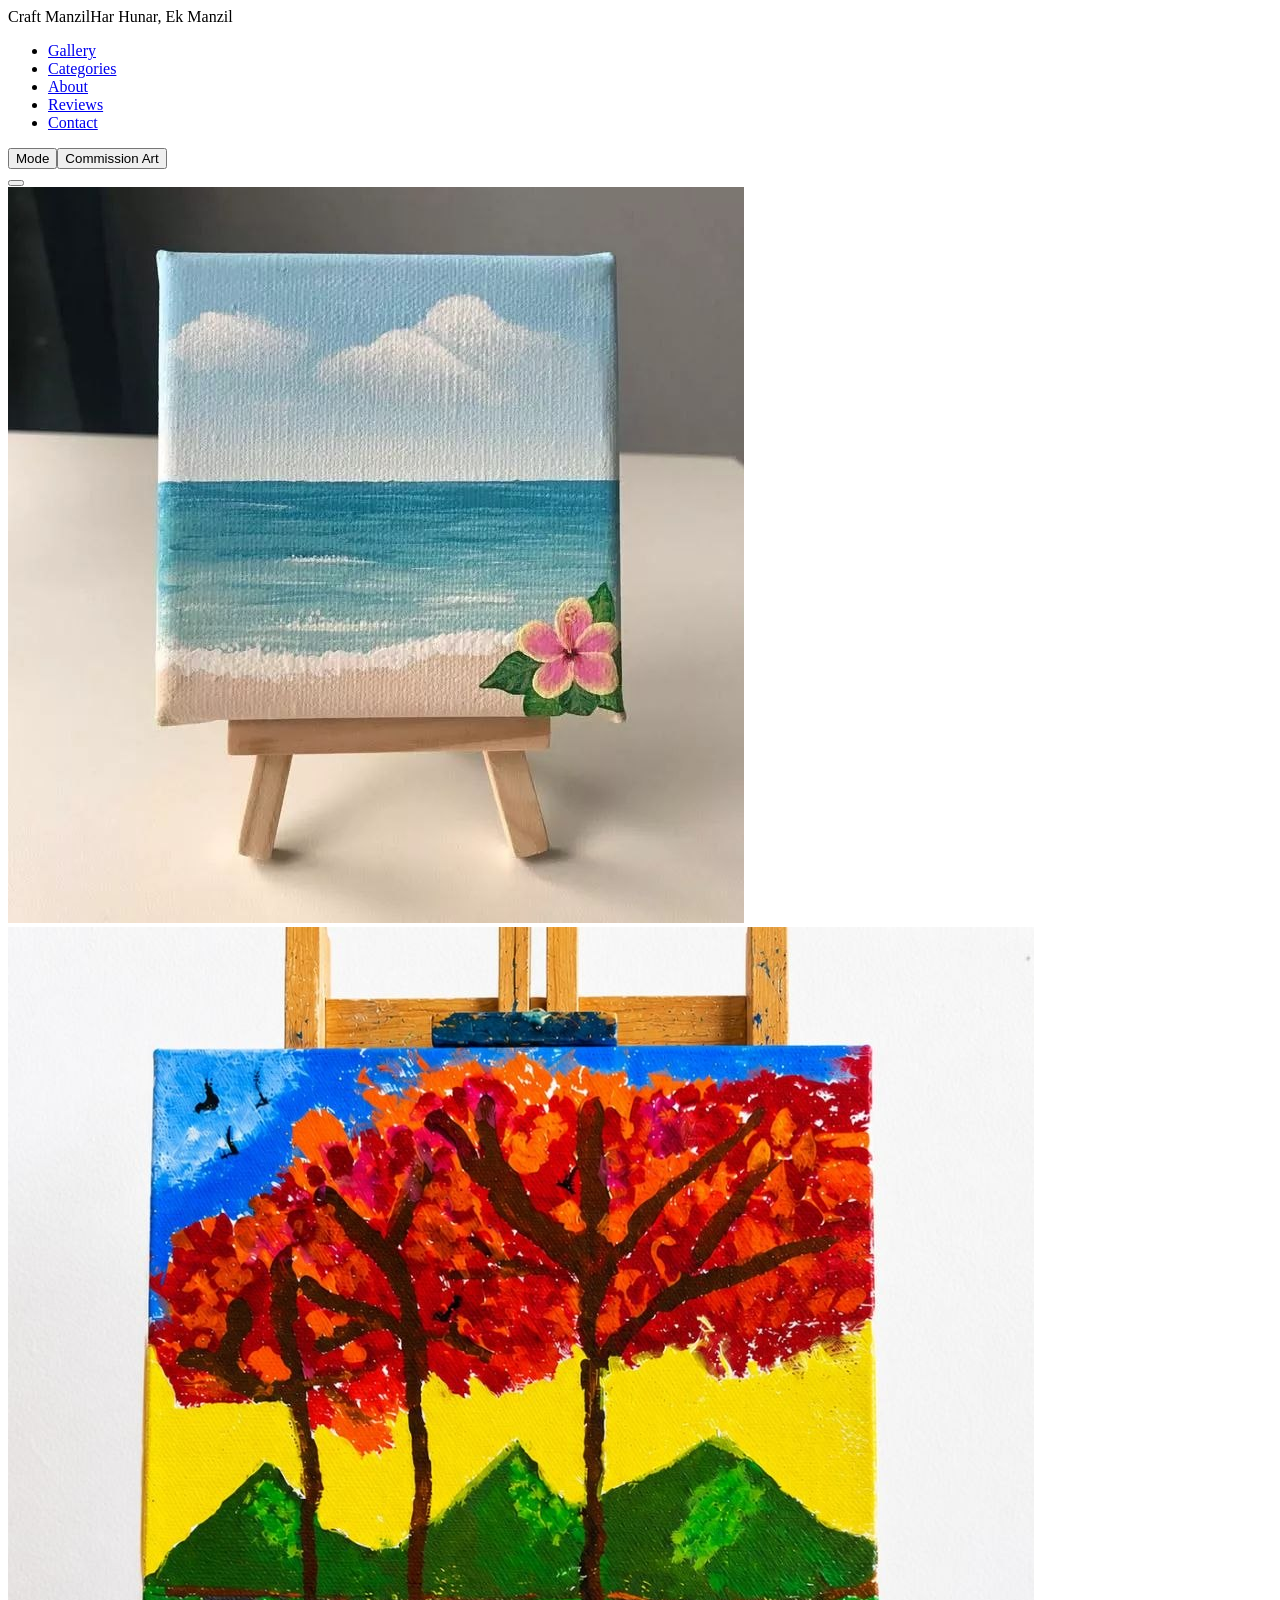
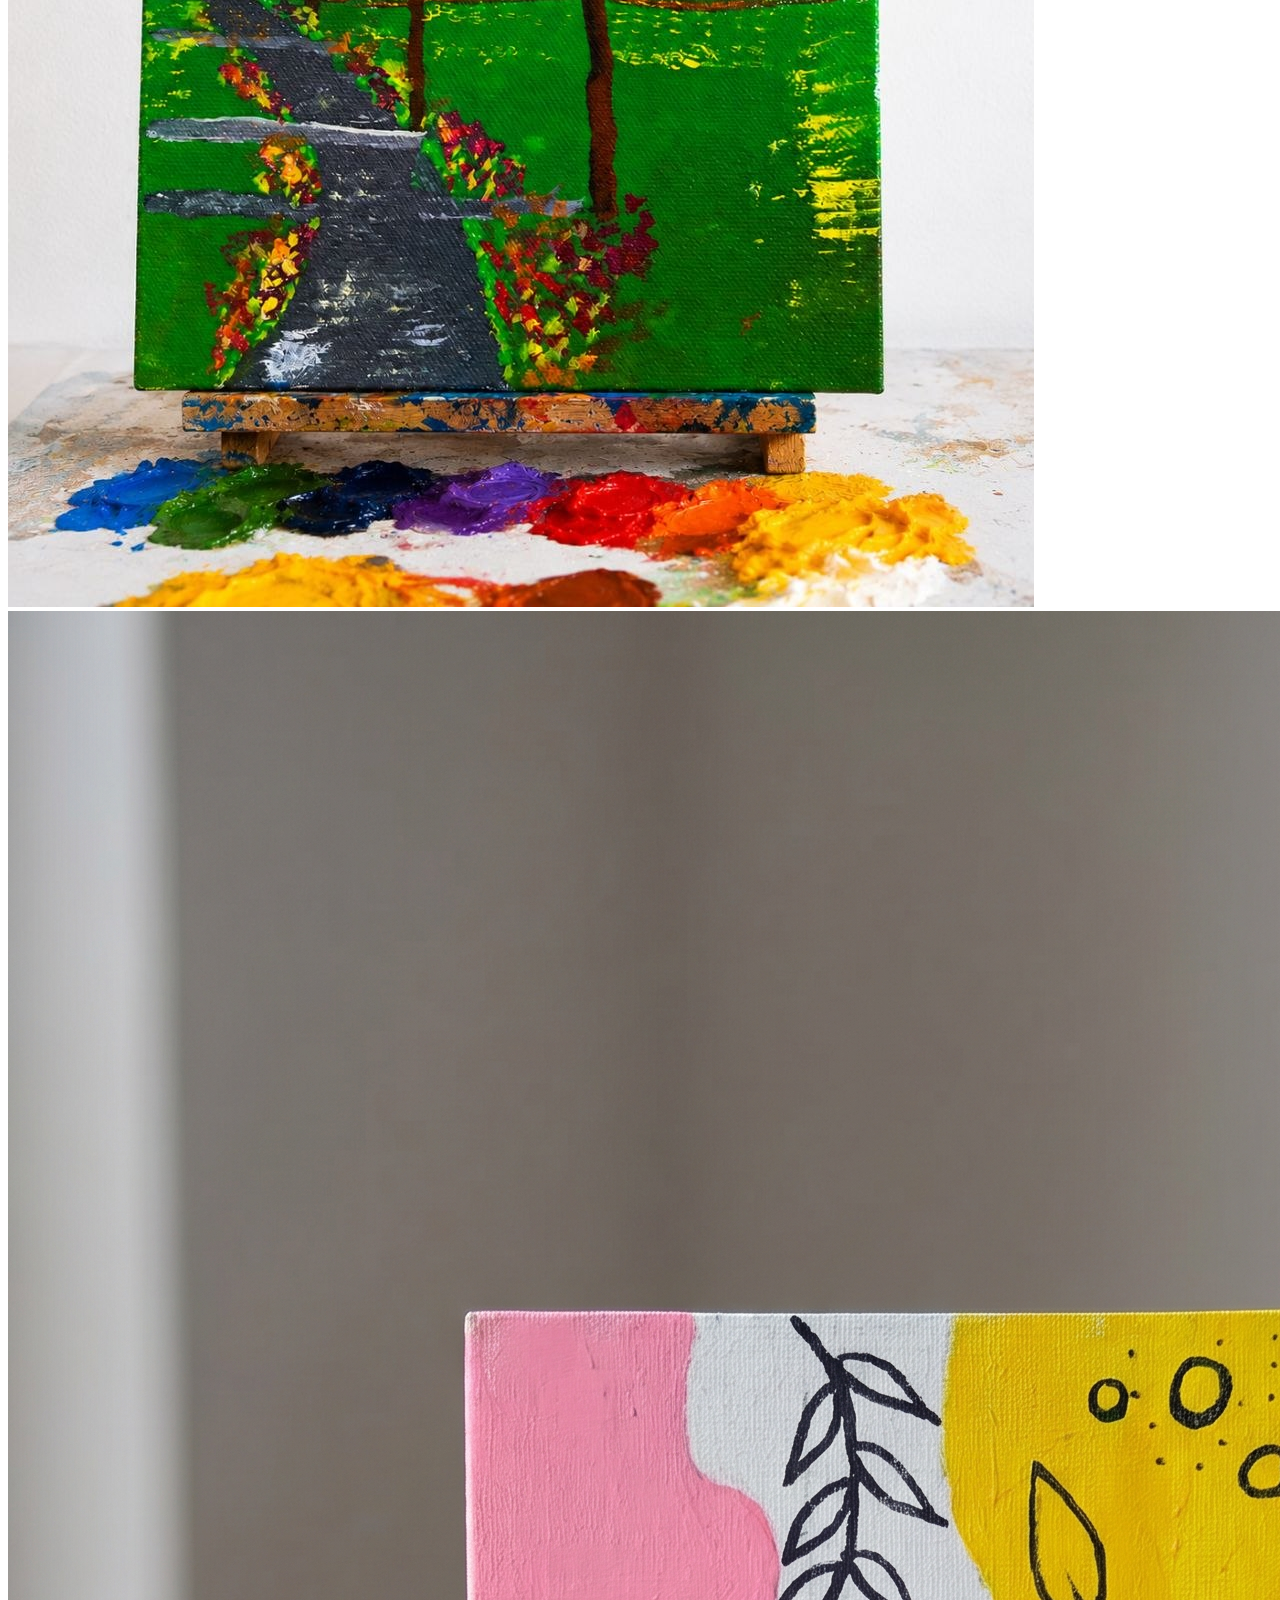
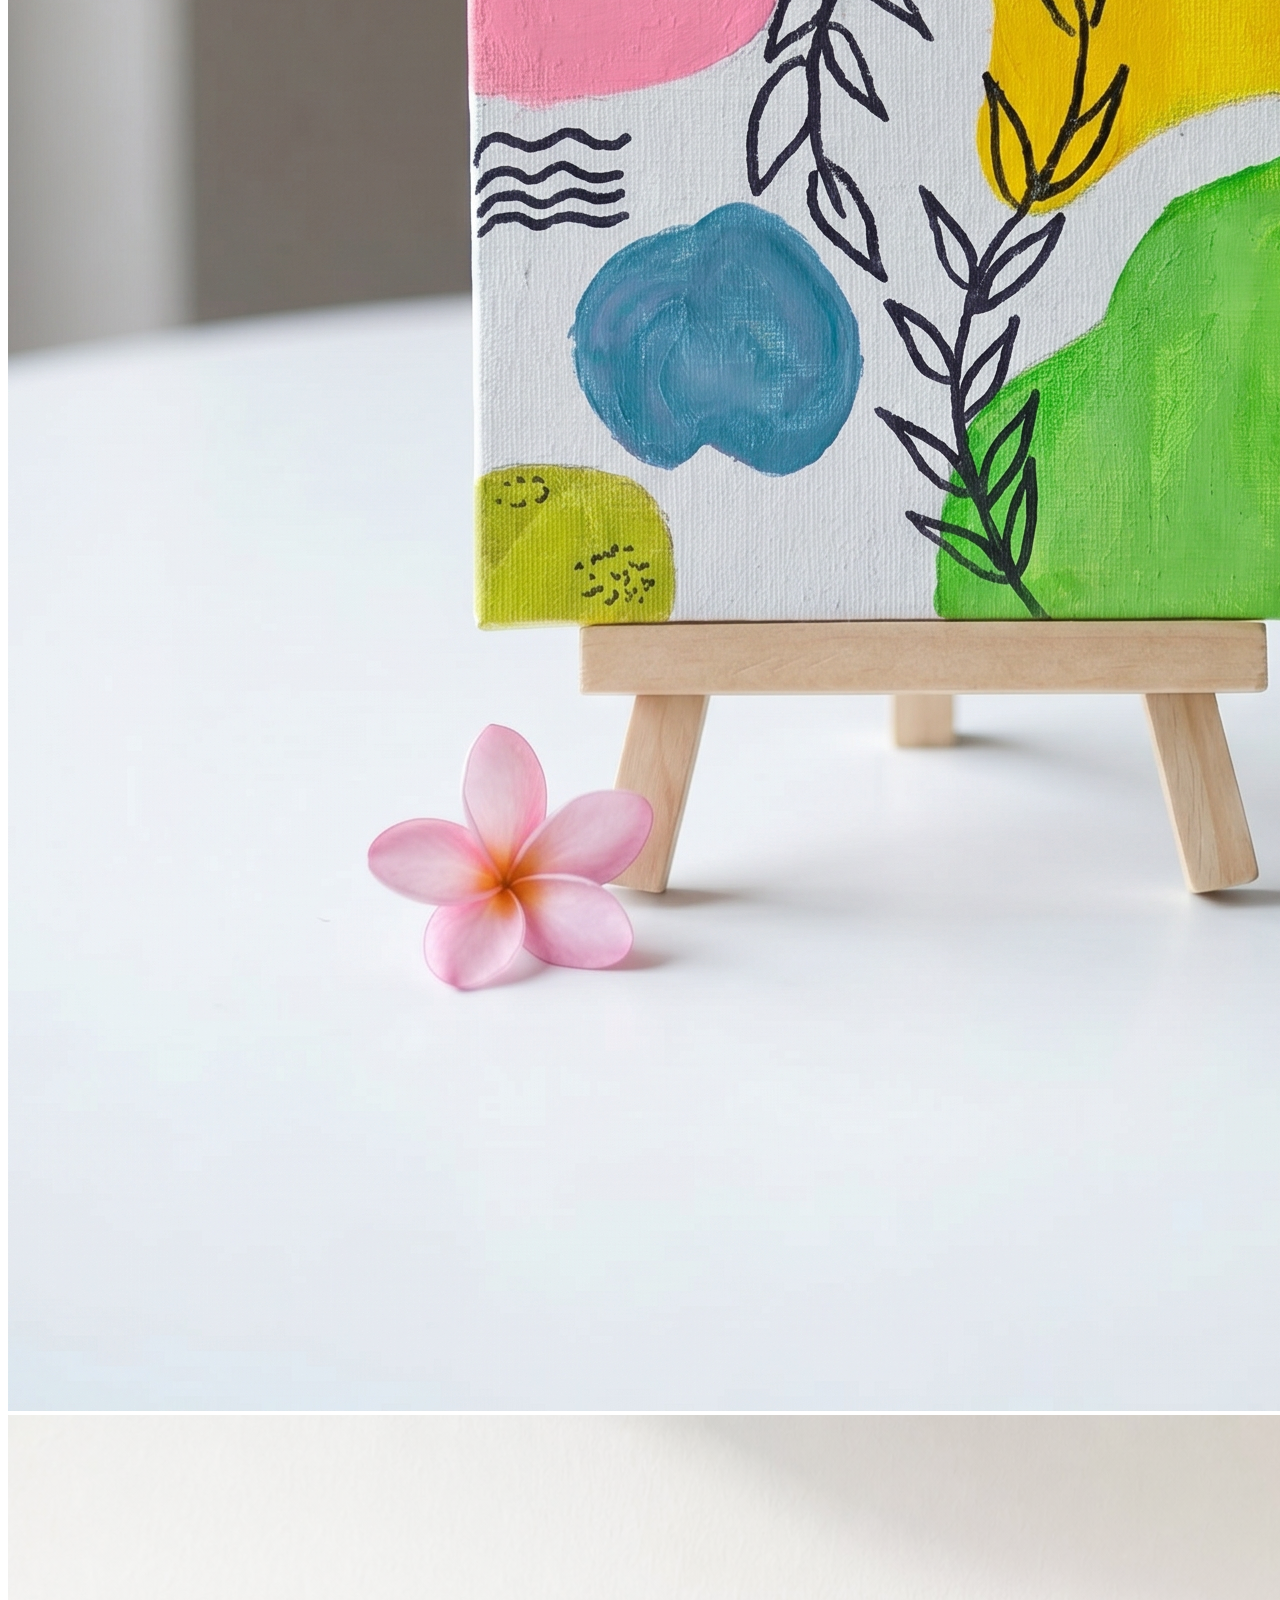
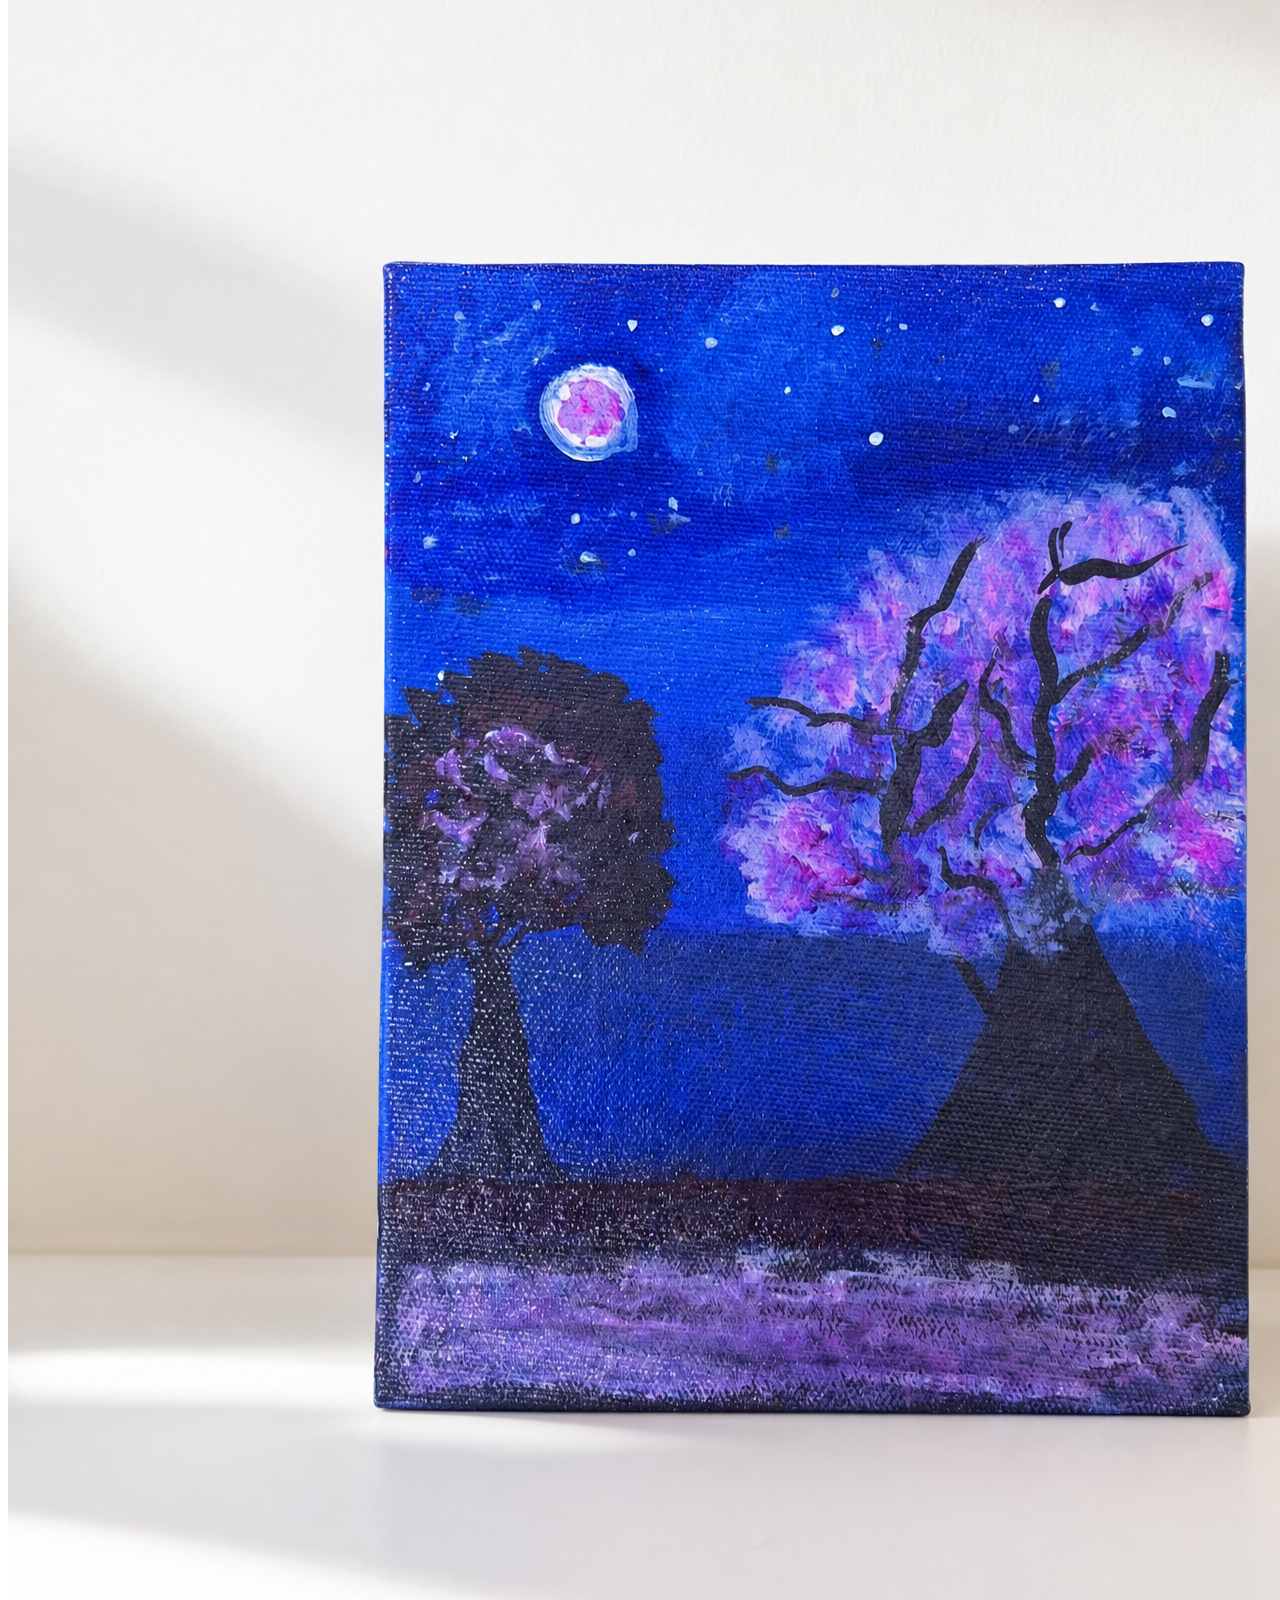
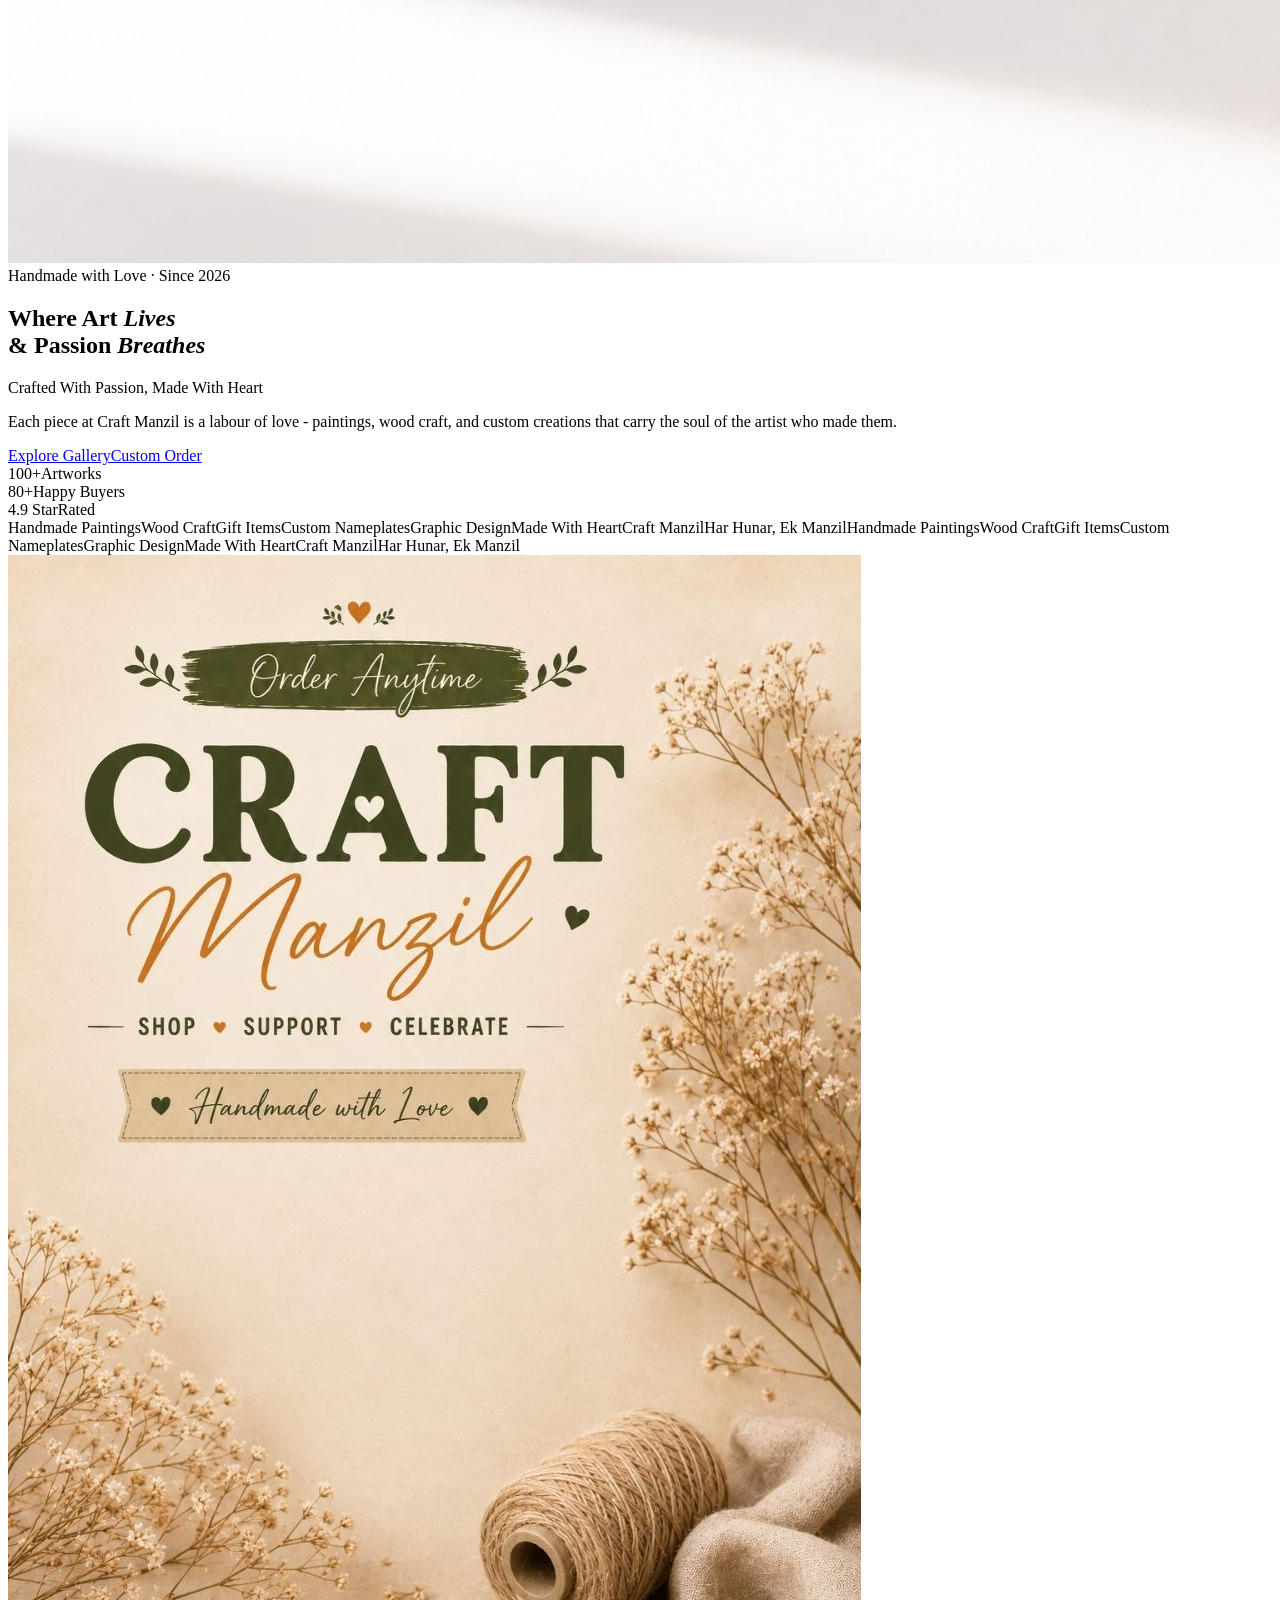
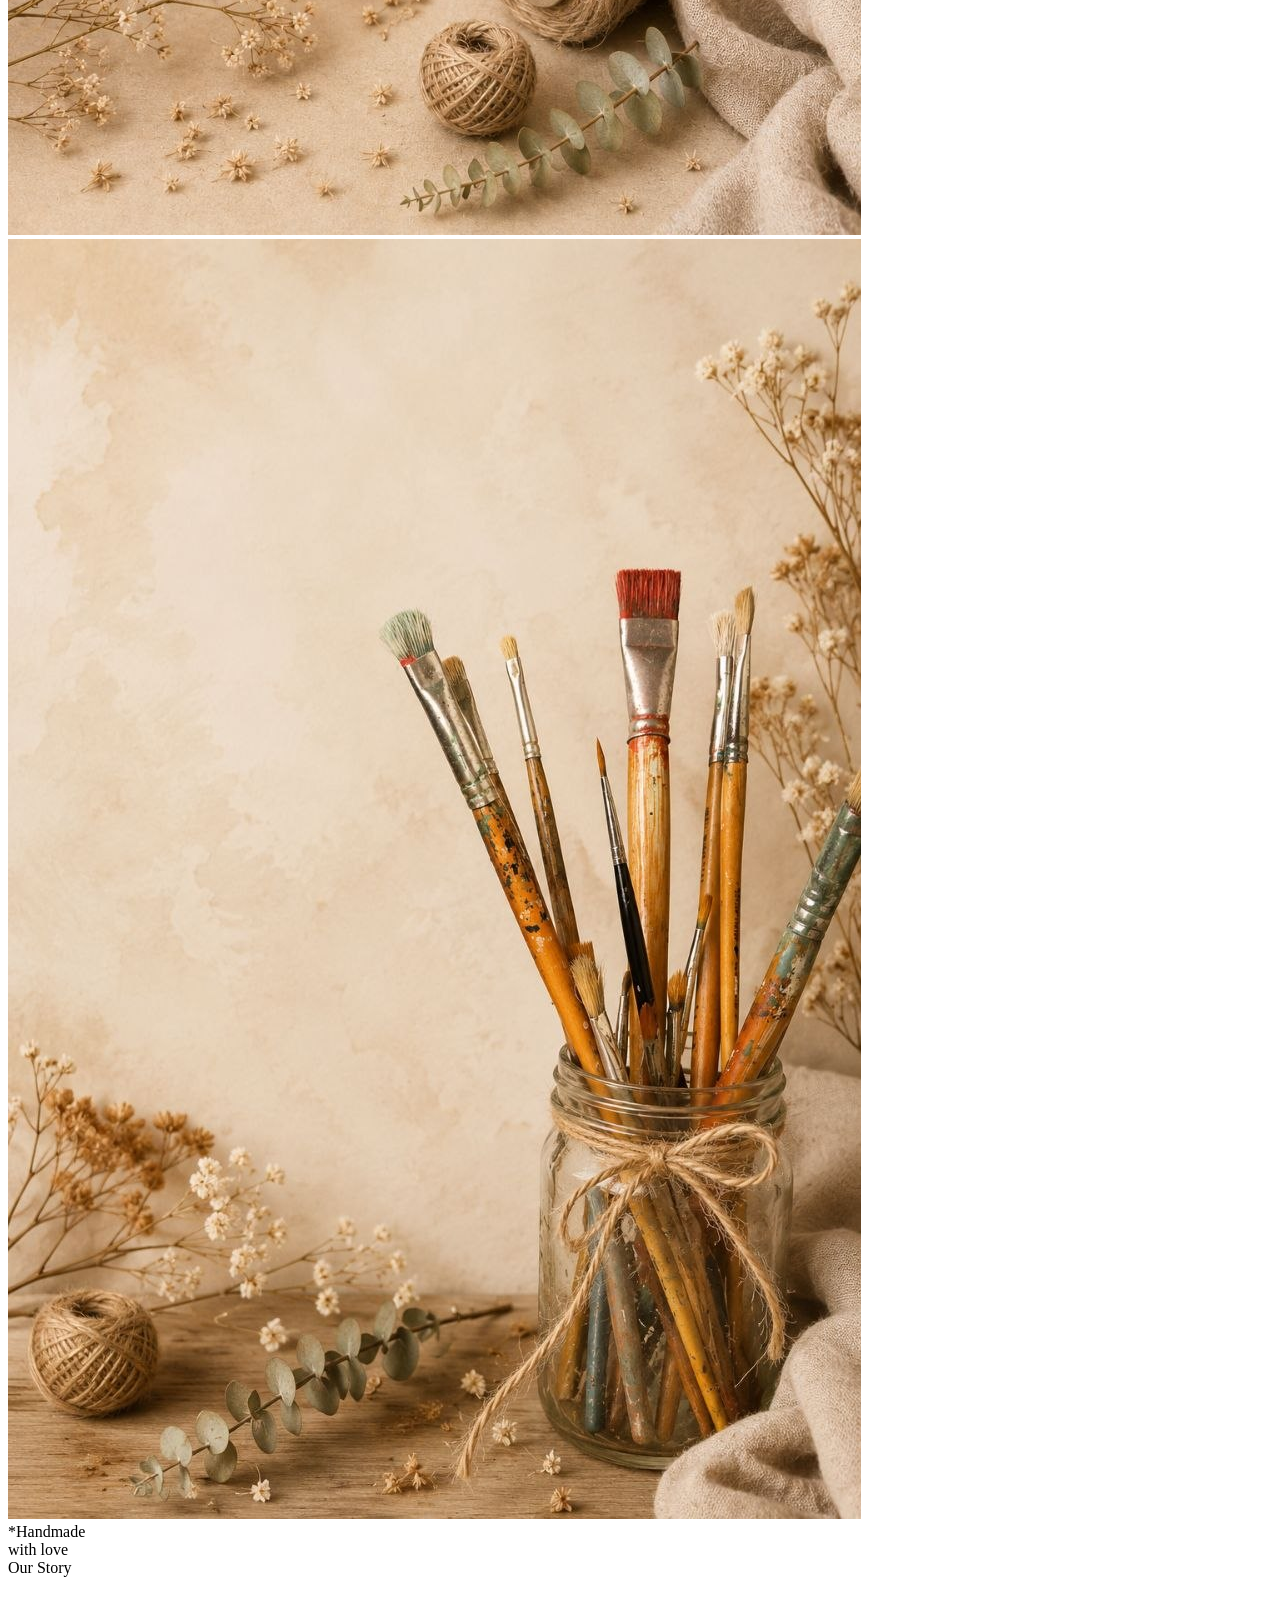
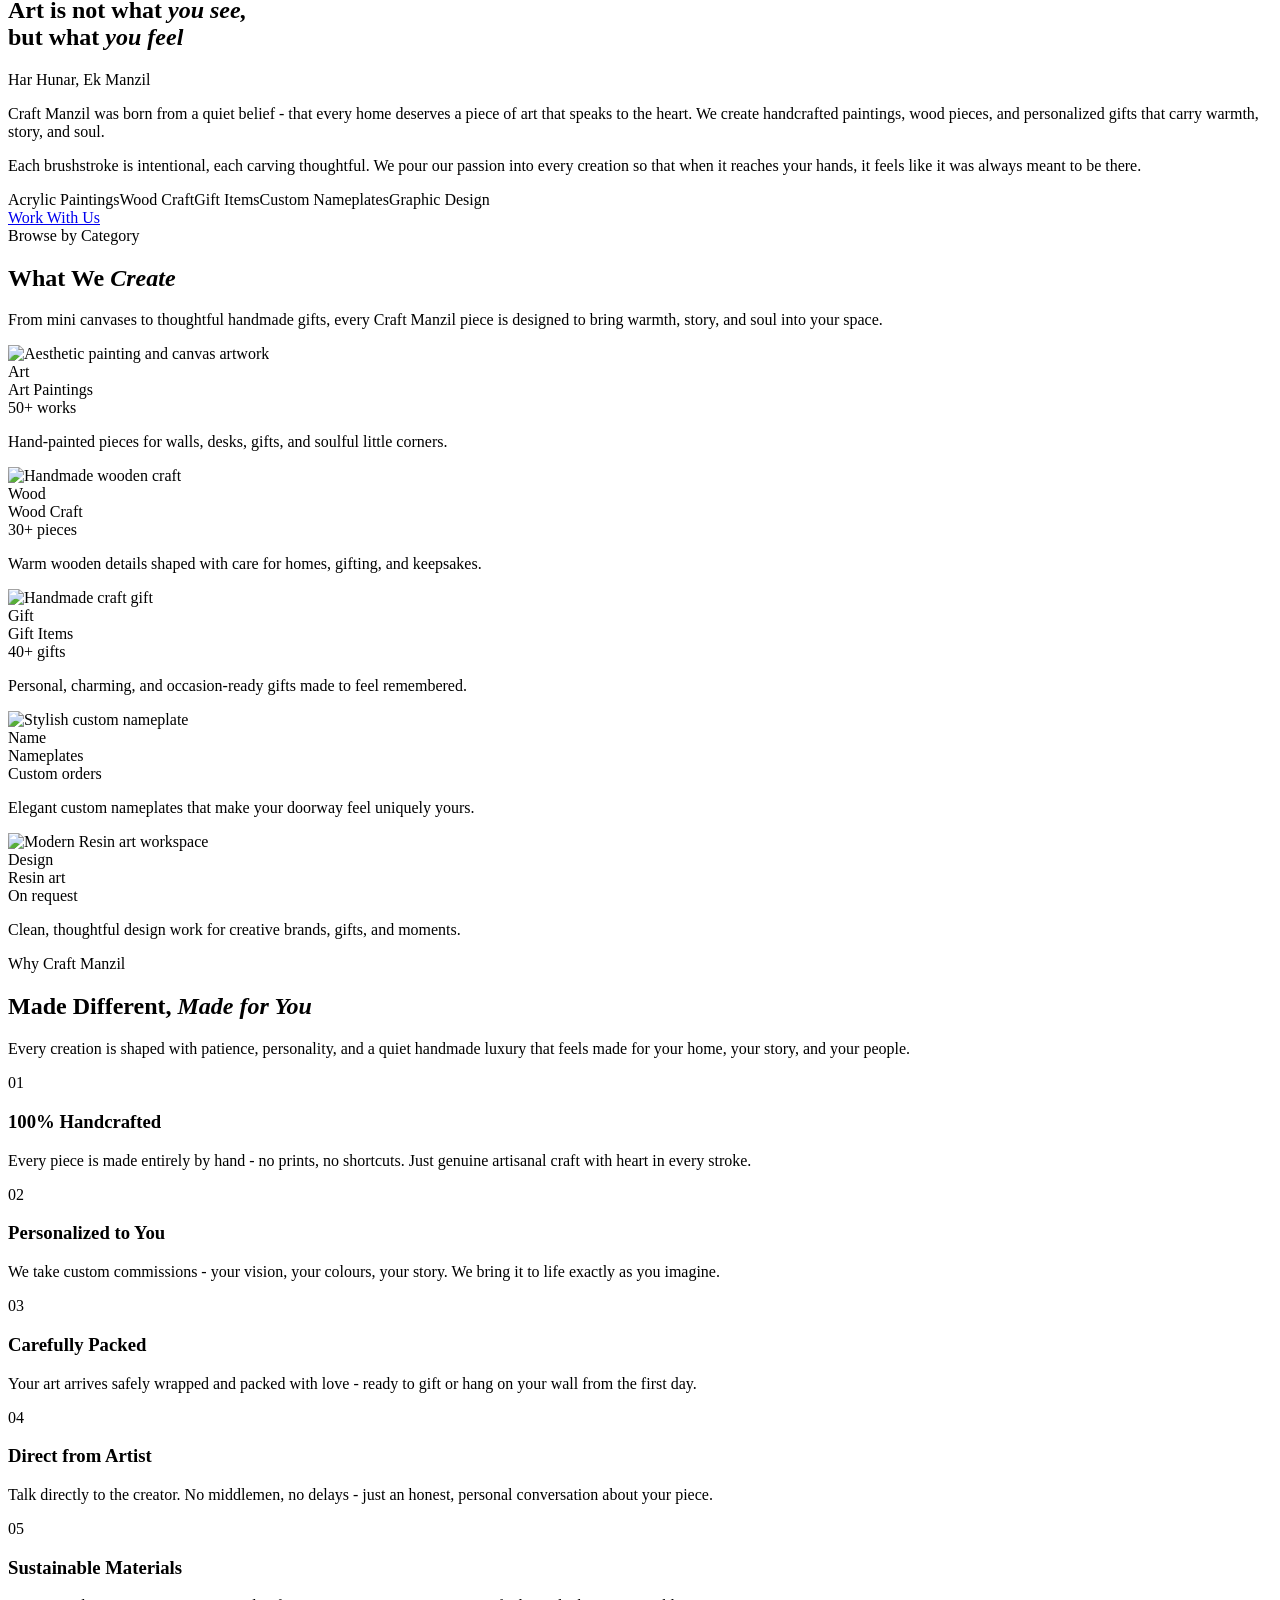
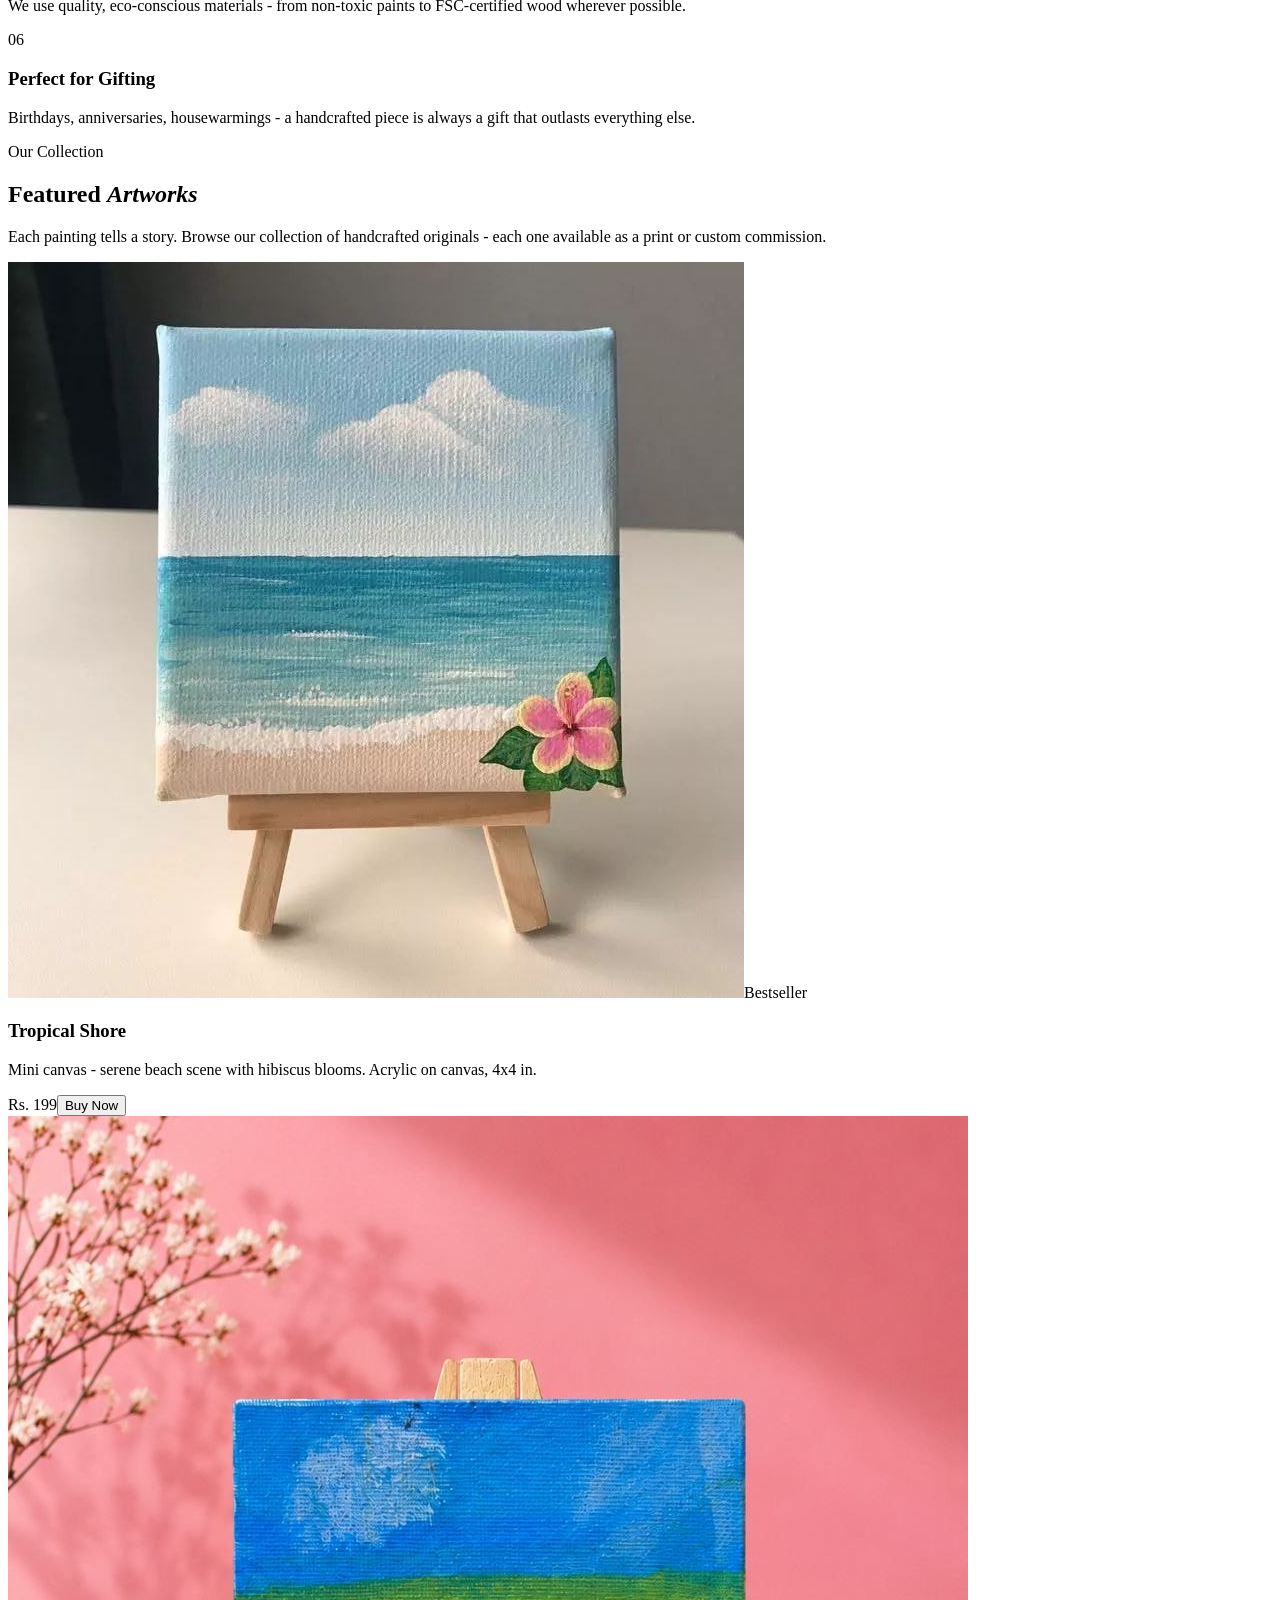
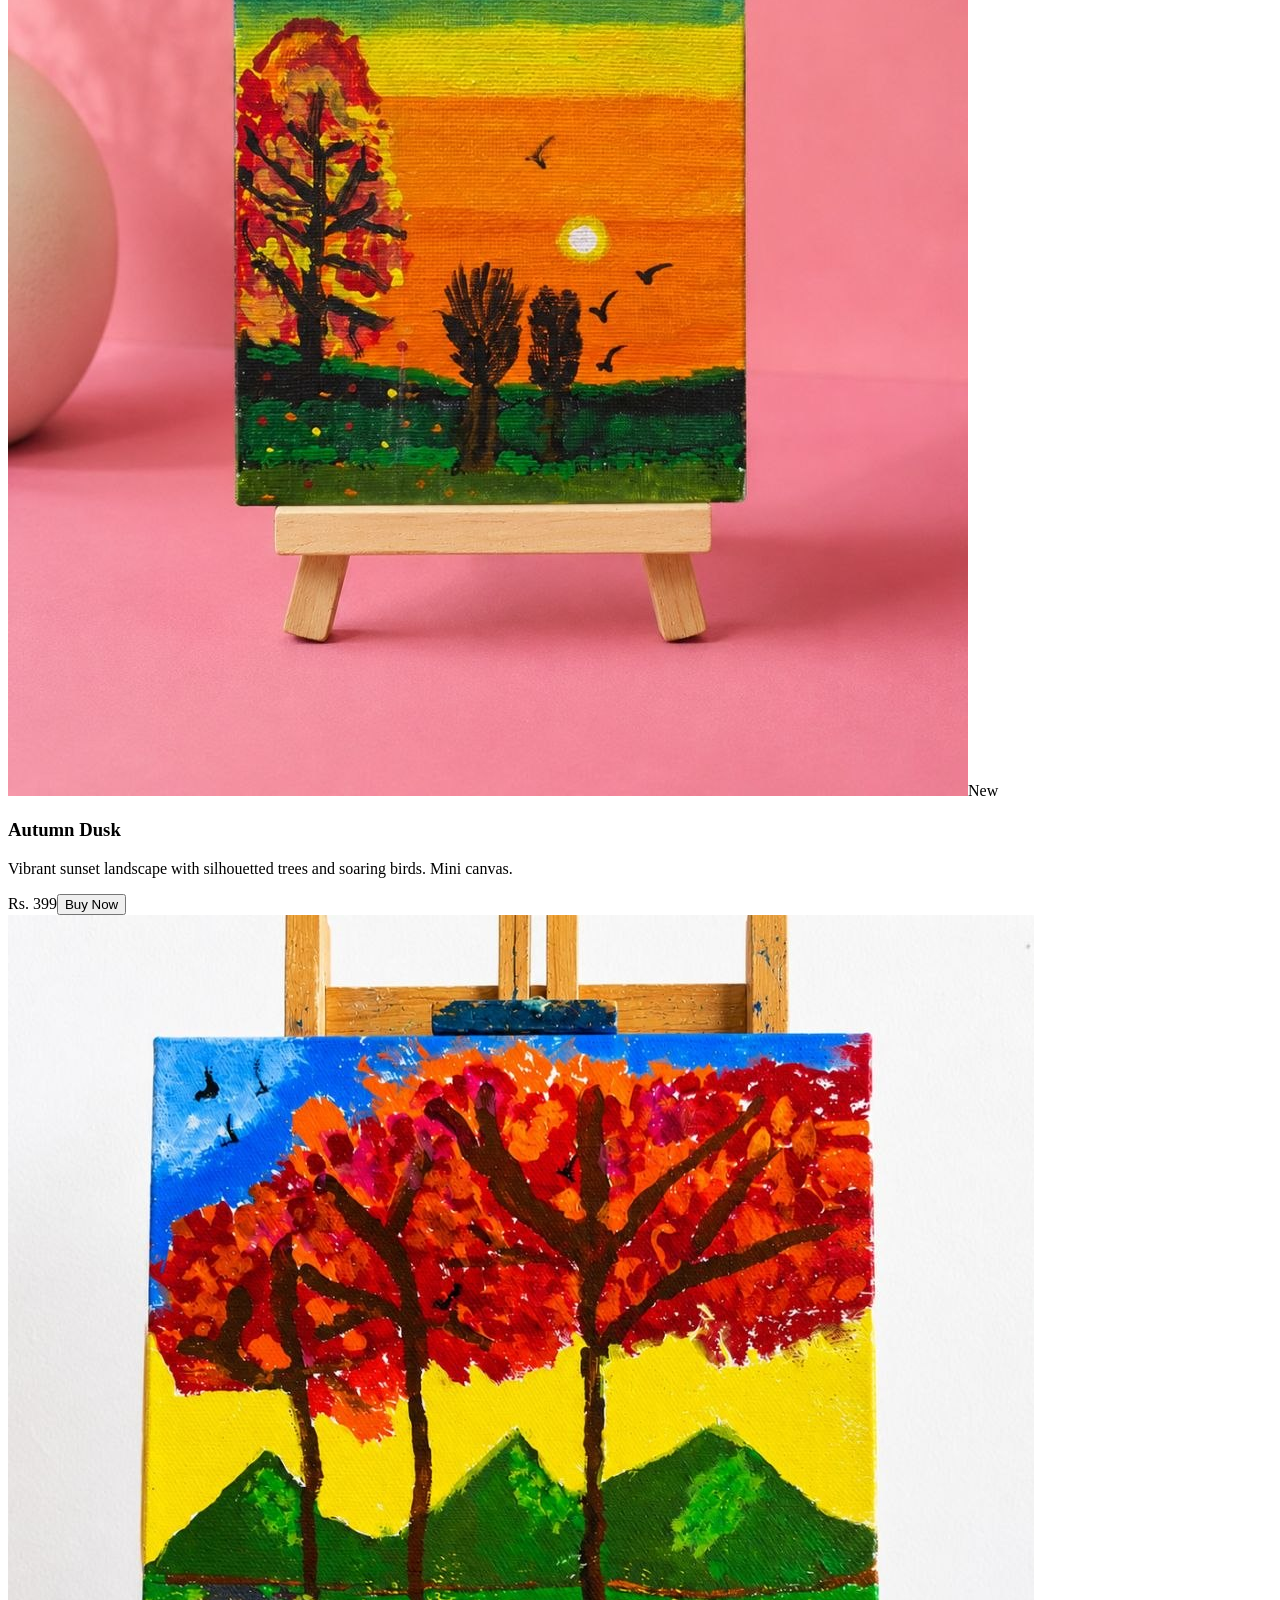
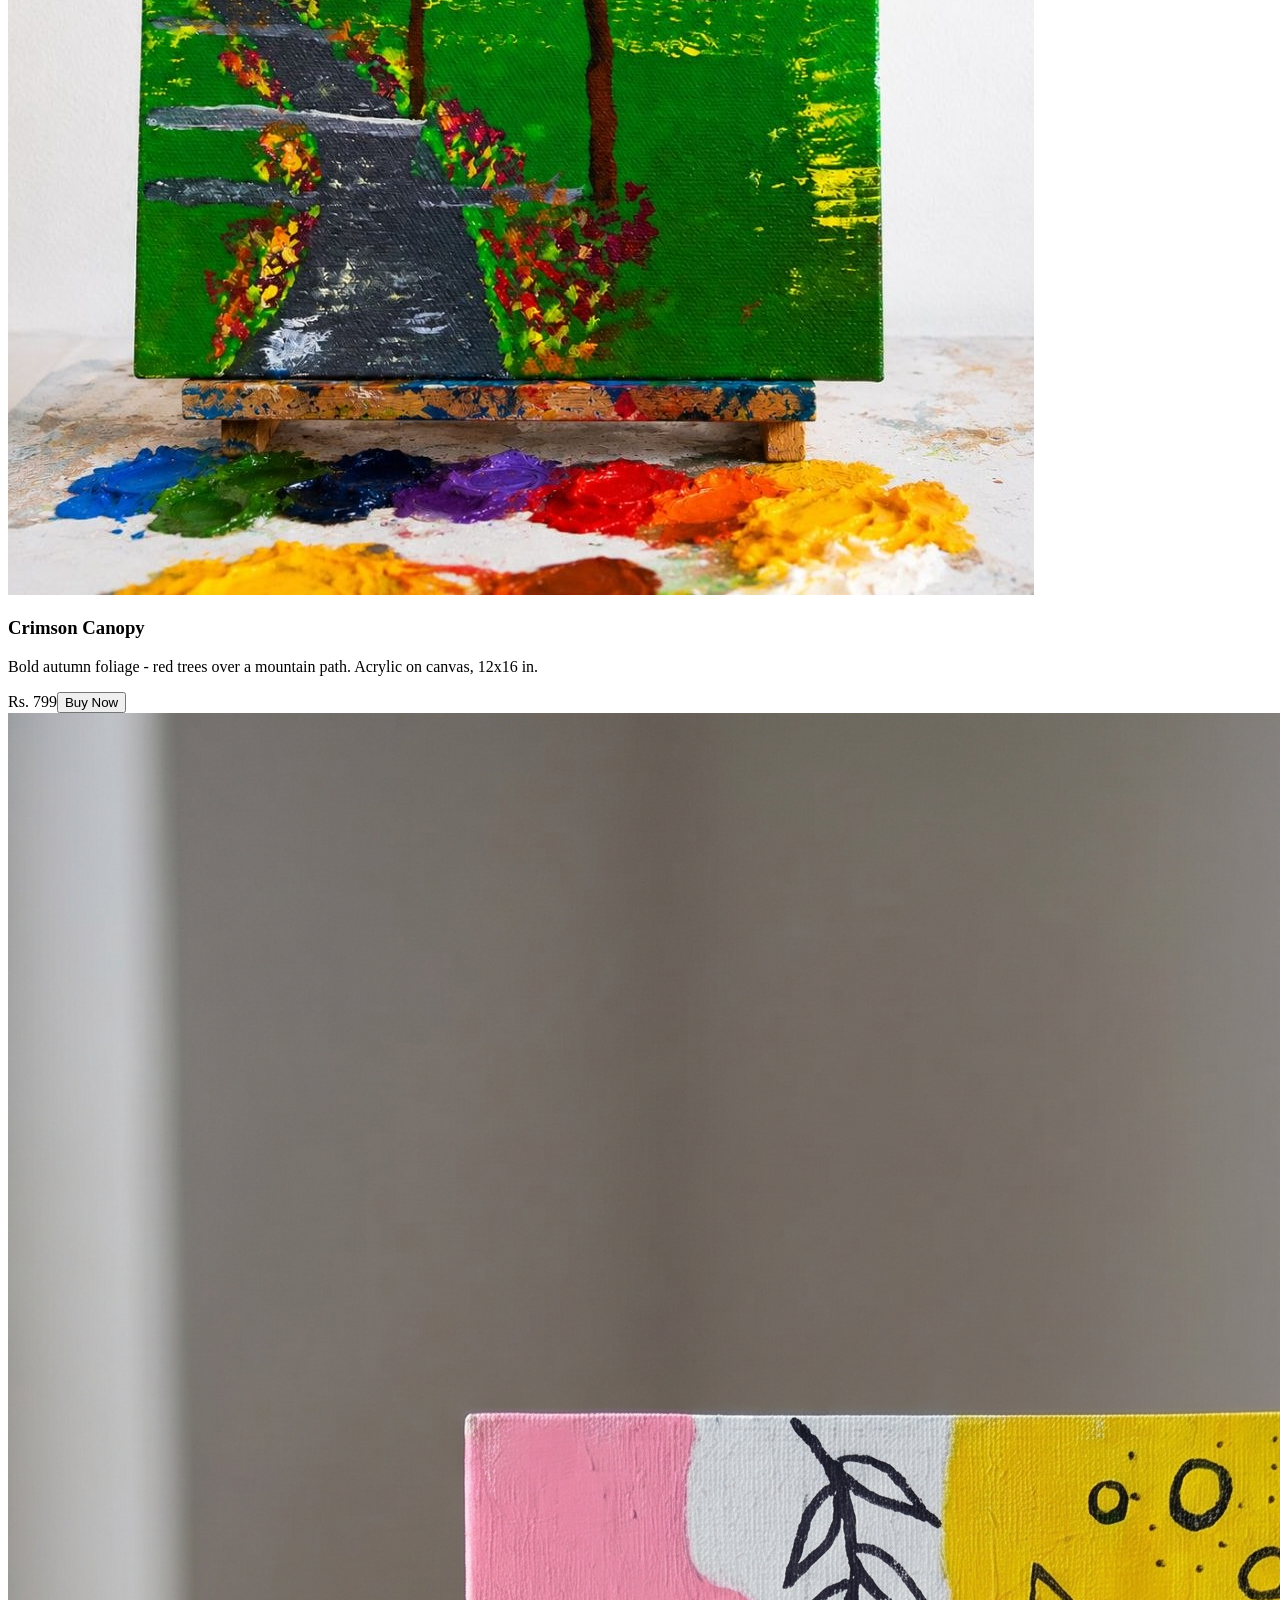
==== index.html @ c5667ff9 "Add files via upload" ====
<!doctype html>
<html lang="en">
  <head>
    <meta charset="UTF-8" />
    <meta name="viewport" content="width=device-width, initial-scale=1.0" />
    <title>Craft Manzil - Crafted With Passion, Made With Heart</title>
    <meta
      name="description"
      content="Handmade paintings, wood craft, gift items, custom nameplates and graphic design. Har Hunar, Ek Manzil."
    />
    <link rel="preconnect" href="https://fonts.googleapis.com" />
    <link rel="preconnect" href="https://fonts.gstatic.com" crossorigin />
    <link
      href="https://fonts.googleapis.com/css2?family=Cormorant+Garamond:ital,wght@0,300;0,400;0,600;1,300;1,400&family=DM+Sans:wght@300;400;500;700;800&family=Dancing+Script:wght@600&display=swap"
      rel="stylesheet"
    />
    <link rel="stylesheet" href="assets/css/style.css" />
  </head>
  <body>
    <nav id="navbar">
      <div class="nav-logo">
        <span class="nav-logo-main">Craft Manzil</span
        ><span class="nav-logo-sub">Har Hunar, Ek Manzil</span>
      </div>
      <ul class="nav-links">
        <li><a href="#gallery">Gallery</a></li>
        <li><a href="#categories">Categories</a></li>
        <li><a href="#about">About</a></li>
        <li><a href="#reviews">Reviews</a></li>
        <li><a href="#contact">Contact</a></li>
      </ul>
      <div class="nav-right">
        <button class="dark-toggle" onclick="toggleDark()">Mode</button
        ><button class="nav-cta" onclick="scrollToSection('#contact')">
          Commission Art
        </button>
      </div>
      <button class="hamburger" onclick="toggleMenu()" aria-label="Menu">
        <span></span><span></span><span></span>
      </button>
    </nav>
    <main>
      <section class="hero" id="home">
        <div class="hero-bg"></div>
        <div class="hero-watercolor"></div>
        <div class="hero-motion-texture" aria-hidden="true"></div>
        <div class="hero-sparkles" aria-hidden="true"></div>
        <div class="hero-art-layers" aria-hidden="true">
          <img
            class="floating-art art-1"
            src="images/6334830488635249098.jpg"
            alt=""
          /><img
            class="floating-art art-2"
            src="images/6334830488635249097 - Copy.jpg"
            alt=""
          /><img
            class="floating-art art-3"
            src="images/Acrylic_Beach_Painting_A_small_square_canvas_featuring_abstract_shapes_uSMmu1mL - Copy.png"
            alt=""
          /><img
            class="floating-art art-4"
            src="images/Main_Artwork_Reference_A_striking_dark_blue_night_sky_dominates_the_794Ff9s6 - Copy.png"
            alt=""
          />
        </div>
        <div class="hero-left reveal">
          <div class="hero-eyebrow">
            <div class="hero-eyebrow-line"></div>
            <span class="hero-eyebrow-text"
              >Handmade with Love &middot; Since 2026</span
            >
          </div>
          <h1 class="hero-title">
            Where Art <em>Lives</em><br />&amp; Passion <em>Breathes</em>
          </h1>
          <p class="hero-tagline">Crafted With Passion, Made With Heart</p>
          <p class="hero-sub">
            Each piece at Craft Manzil is a labour of love - paintings, wood
            craft, and custom creations that carry the soul of the artist who
            made them.
          </p>
          <div class="hero-buttons">
            <a href="#gallery" class="btn-primary">Explore Gallery</a
            ><a href="#contact" class="btn-outline">Custom Order</a>
          </div>
          <div class="hero-stats">
            <div>
              <span class="hero-stat-num">100+</span
              ><span class="hero-stat-label">Artworks</span>
            </div>
            <div>
              <span class="hero-stat-num">80+</span
              ><span class="hero-stat-label">Happy Buyers</span>
            </div>
            <div>
              <span class="hero-stat-num">4.9 Star</span
              ><span class="hero-stat-label">Rated</span>
            </div>
          </div>
        </div>
      </section>

      <div class="marquee-wrap">
        <div class="marquee">
          <span class="marquee-item">Handmade Paintings</span
          ><span class="marquee-item">Wood Craft</span
          ><span class="marquee-item">Gift Items</span
          ><span class="marquee-item">Custom Nameplates</span
          ><span class="marquee-item">Graphic Design</span
          ><span class="marquee-item">Made With Heart</span
          ><span class="marquee-item">Craft Manzil</span
          ><span class="marquee-item">Har Hunar, Ek Manzil</span
          ><span class="marquee-item">Handmade Paintings</span
          ><span class="marquee-item">Wood Craft</span
          ><span class="marquee-item">Gift Items</span
          ><span class="marquee-item">Custom Nameplates</span
          ><span class="marquee-item">Graphic Design</span
          ><span class="marquee-item">Made With Heart</span
          ><span class="marquee-item">Craft Manzil</span
          ><span class="marquee-item">Har Hunar, Ek Manzil</span>
        </div>
      </div>

      <section class="about" id="about">
        <div class="about-grid">
          <div class="about-image-stack reveal">
            <img
              class="about-img-main"
              src="images2/jaggu.jpg"
              alt="Craft Manzil handmade artwork"
              loading="lazy"
            /><img
              class="about-img-accent"
              src="images2/maggu.jpg"
              alt="Craft Manzil artist work"
              loading="lazy"
            />
            <div class="about-badge">
              <span class="badge-mark">*</span
              ><span>Handmade<br />with love</span>
            </div>
          </div>
          <div class="about-text reveal" style="transition-delay: 0.15s">
            <div class="section-eyebrow section-eyebrow-left">
              <div class="section-eyebrow-line"></div>
              <span class="section-eyebrow-text">Our Story</span>
            </div>
            <h2>
              Art is not what <em>you see,</em><br />but what <em>you feel</em>
            </h2>
            <p class="about-tagline">Har Hunar, Ek Manzil</p>
            <p>
              Craft Manzil was born from a quiet belief - that every home
              deserves a piece of art that speaks to the heart. We create
              handcrafted paintings, wood pieces, and personalized gifts that
              carry warmth, story, and soul.
            </p>
            <p>
              Each brushstroke is intentional, each carving thoughtful. We pour
              our passion into every creation so that when it reaches your
              hands, it feels like it was always meant to be there.
            </p>
            <div class="about-services">
              <span class="service-tag">Acrylic Paintings</span
              ><span class="service-tag">Wood Craft</span
              ><span class="service-tag">Gift Items</span
              ><span class="service-tag">Custom Nameplates</span
              ><span class="service-tag">Graphic Design</span>
            </div>
            <a href="#contact" class="btn-primary">Work With Us</a>
          </div>
        </div>
      </section>

      <section class="categories" id="categories">
        <div class="section-eyebrow reveal">
          <div class="section-eyebrow-line"></div>
          <span class="section-eyebrow-text">Browse by Category</span>
          <div class="section-eyebrow-line"></div>
        </div>
        <h2 class="section-title reveal">What We <em>Create</em></h2>
        <p class="section-sub reveal">
          From mini canvases to thoughtful handmade gifts, every Craft Manzil
          piece is designed to bring warmth, story, and soul into your space.
        </p>
        <div class="cat-grid">
          <div
            class="cat-card reveal"
            onclick="openWhatsApp('I am interested in Art Paintings from Craft Manzil. Can you share more?')"
          >
            <div class="cat-media">
              <img
                src="https://i1-c.pinimg.com/control1/1200x/cd/04/bb/cd04bb501f493b488d78eedd54649b1d.jpg"
                alt="Aesthetic painting and canvas artwork"
                loading="lazy"
              />
            </div>
            <div class="cat-body">
              <span class="cat-icon">Art</span>
              <div class="cat-name">Art Paintings</div>
              <div class="cat-count">50+ works</div>
              <p class="cat-desc">
                Hand-painted pieces for walls, desks, gifts, and soulful little
                corners.
              </p>
            </div>
          </div>
          <div
            class="cat-card reveal"
            style="transition-delay: 0.1s"
            onclick="openWhatsApp('I am interested in Wood Craft from Craft Manzil. Can you share more?')"
          >
            <div class="cat-media">
              <img
                src="https://i1-c.pinimg.com/control1/736x/fe/92/40/fe9240f696038afb2fd53fb79bc2f152.jpg"
                alt="Handmade wooden craft"
                loading="lazy"
              />
            </div>
            <div class="cat-body">
              <span class="cat-icon">Wood</span>
              <div class="cat-name">Wood Craft</div>
              <div class="cat-count">30+ pieces</div>
              <p class="cat-desc">
                Warm wooden details shaped with care for homes, gifting, and
                keepsakes.
              </p>
            </div>
          </div>
          <div
            class="cat-card reveal"
            style="transition-delay: 0.2s"
            onclick="openWhatsApp('I am interested in Gift Items from Craft Manzil. Can you share more?')"
          >
            <div class="cat-media">
              <img
                src="https://i1-c.pinimg.com/1200x/56/d3/b5/56d3b5337eb6535d2abfae0d1ac193d9.jpg"
                alt="Handmade craft gift"
                loading="lazy"
              />
            </div>
            <div class="cat-body">
              <span class="cat-icon">Gift</span>
              <div class="cat-name">Gift Items</div>
              <div class="cat-count">40+ gifts</div>
              <p class="cat-desc">
                Personal, charming, and occasion-ready gifts made to feel
                remembered.
              </p>
            </div>
          </div>
          <div
            class="cat-card reveal"
            style="transition-delay: 0.3s"
            onclick="openWhatsApp('I am interested in Custom Nameplates from Craft Manzil. Can you share more?')"
          >
            <div class="cat-media">
              <img
                src="https://i1-c.pinimg.com/1200x/d0/0c/7a/d00c7a865ff95379904c123dbaf08fe8.jpg"
                alt="Stylish custom nameplate"
                loading="lazy"
              />
            </div>
            <div class="cat-body">
              <span class="cat-icon">Name</span>
              <div class="cat-name">Nameplates</div>
              <div class="cat-count">Custom orders</div>
              <p class="cat-desc">
                Elegant custom nameplates that make your doorway feel uniquely
                yours.
              </p>
            </div>
          </div>
          <div
            class="cat-card reveal"
            style="transition-delay: 0.4s"
            onclick="openWhatsApp('I am interested in Resin art services from Craft Manzil. Can you share more?')"
          >
            <div class="cat-media">
              <img
                src="https://i.pinimg.com/736x/d5/43/d3/d543d32761c75f1ca1366feabbffe78b.jpg"
                alt="Modern Resin art workspace"
                loading="lazy"
              />
            </div>
            <div class="cat-body">
              <span class="cat-icon">Design</span>
              <div class="cat-name">Resin art</div>
              <div class="cat-count">On request</div>
              <p class="cat-desc">
                Clean, thoughtful design work for creative brands, gifts, and
                moments.
              </p>
            </div>
          </div>
        </div>
      </section>

      <section id="why">
        <div class="section-eyebrow reveal">
          <div class="section-eyebrow-line"></div>
          <span class="section-eyebrow-text">Why Craft Manzil</span>
          <div class="section-eyebrow-line"></div>
        </div>
        <h2 class="section-title reveal">
          Made Different, <em>Made for You</em>
        </h2>
        <p class="section-sub reveal">
          Every creation is shaped with patience, personality, and a quiet
          handmade luxury that feels made for your home, your story, and your
          people.
        </p>
        <div class="why-grid">
          <div class="why-card reveal">
            <span class="why-number">01</span>
            <div class="why-content">
              <h3 class="why-title">100% Handcrafted</h3>
              <p class="why-desc">
                Every piece is made entirely by hand - no prints, no shortcuts.
                Just genuine artisanal craft with heart in every stroke.
              </p>
            </div>
          </div>
          <div class="why-card reveal" style="transition-delay: 0.1s">
            <span class="why-number">02</span>
            <div class="why-content">
              <h3 class="why-title">Personalized to You</h3>
              <p class="why-desc">
                We take custom commissions - your vision, your colours, your
                story. We bring it to life exactly as you imagine.
              </p>
            </div>
          </div>
          <div class="why-card reveal" style="transition-delay: 0.2s">
            <span class="why-number">03</span>
            <div class="why-content">
              <h3 class="why-title">Carefully Packed</h3>
              <p class="why-desc">
                Your art arrives safely wrapped and packed with love - ready to
                gift or hang on your wall from the first day.
              </p>
            </div>
          </div>
          <div class="why-card reveal">
            <span class="why-number">04</span>
            <div class="why-content">
              <h3 class="why-title">Direct from Artist</h3>
              <p class="why-desc">
                Talk directly to the creator. No middlemen, no delays - just an
                honest, personal conversation about your piece.
              </p>
            </div>
          </div>
          <div class="why-card reveal" style="transition-delay: 0.1s">
            <span class="why-number">05</span>
            <div class="why-content">
              <h3 class="why-title">Sustainable Materials</h3>
              <p class="why-desc">
                We use quality, eco-conscious materials - from non-toxic paints
                to FSC-certified wood wherever possible.
              </p>
            </div>
          </div>
          <div class="why-card reveal" style="transition-delay: 0.2s">
            <span class="why-number">06</span>
            <div class="why-content">
              <h3 class="why-title">Perfect for Gifting</h3>
              <p class="why-desc">
                Birthdays, anniversaries, housewarmings - a handcrafted piece is
                always a gift that outlasts everything else.
              </p>
            </div>
          </div>
        </div>
      </section>

      <section id="gallery">
        <div class="section-eyebrow reveal">
          <div class="section-eyebrow-line"></div>
          <span class="section-eyebrow-text">Our Collection</span>
          <div class="section-eyebrow-line"></div>
        </div>
        <h2 class="section-title reveal">Featured <em>Artworks</em></h2>
        <p class="section-sub reveal">
          Each painting tells a story. Browse our collection of handcrafted
          originals - each one available as a print or custom commission.
        </p>
        <div class="gallery-grid">
          <div class="painting-card reveal">
            <div class="card-image">
              <img
                src="images/6334830488635249098.jpg"
                alt="Tropical Beach painting"
                loading="lazy"
              /><span class="card-badge">Bestseller</span>
            </div>
            <div class="card-body">
              <h3 class="card-title">Tropical Shore</h3>
              <p class="card-desc">
                Mini canvas - serene beach scene with hibiscus blooms. Acrylic
                on canvas, 4x4 in.
              </p>
              <div class="card-footer">
                <span class="card-price">Rs. 199</span
                ><button
                  class="card-buy"
                  onclick="buyNow('Tropical Shore', '199')"
                >
                  Buy Now
                </button>
              </div>
            </div>
          </div>
          <div class="painting-card reveal" style="transition-delay: 0.1s">
            <div class="card-image">
              <img
                src="images/6334830488635249096.jpg"
                alt="Autumn Sunset painting"
                loading="lazy"
              /><span class="card-badge">New</span>
            </div>
            <div class="card-body">
              <h3 class="card-title">Autumn Dusk</h3>
              <p class="card-desc">
                Vibrant sunset landscape with silhouetted trees and soaring
                birds. Mini canvas.
              </p>
              <div class="card-footer">
                <span class="card-price">Rs. 399</span
                ><button
                  class="card-buy"
                  onclick="buyNow('Autumn Dusk', '399')"
                >
                  Buy Now
                </button>
              </div>
            </div>
          </div>
          <div class="painting-card reveal" style="transition-delay: 0.2s">
            <div class="card-image">
              <img
                src="images/6334830488635249097 - Copy.jpg"
                alt="Red Trees painting"
                loading="lazy"
              />
            </div>
            <div class="card-body">
              <h3 class="card-title">Crimson Canopy</h3>
              <p class="card-desc">
                Bold autumn foliage - red trees over a mountain path. Acrylic on
                canvas, 12x16 in.
              </p>
              <div class="card-footer">
                <span class="card-price">Rs. 799</span
                ><button
                  class="card-buy"
                  onclick="buyNow('Crimson Canopy', '799')"
                >
                  Buy Now
                </button>
              </div>
            </div>
          </div>
          <div class="painting-card reveal" style="transition-delay: 0.1s">
            <div class="card-image">
              <img
                src="images/Acrylic_Beach_Painting_A_small_square_canvas_featuring_abstract_shapes_uSMmu1mL - Copy.png"
                alt="Abstract Garden painting"
                loading="lazy"
              /><span class="card-badge">Popular</span>
            </div>
            <div class="card-body">
              <h3 class="card-title">Abstract Garden</h3>
              <p class="card-desc">
                Playful botanical abstraction with colourful shapes and ink
                linework. Mini canvas.
              </p>
              <div class="card-footer">
                <span class="card-price">Rs. 299</span
                ><button
                  class="card-buy"
                  onclick="buyNow('Abstract Garden', '299')"
                >
                  Buy Now
                </button>
              </div>
            </div>
          </div>
          <div class="painting-card reveal" style="transition-delay: 0.2s">
            <div class="card-image">
              <img
                src="images/Main_Artwork_Reference_A_striking_dark_blue_night_sky_dominates_the_794Ff9s6 - Copy.png"
                alt="Moonlit Night artwork"
                loading="lazy"
              /><span class="card-badge">Signature</span>
            </div>
            <div class="card-body">
              <h3 class="card-title">Moonlit Reverie</h3>
              <p class="card-desc">
                Deep blue night sky with glowing moon, silhouetted trees, and
                violet blossoms.
              </p>
              <div class="card-footer">
                <span class="card-price">Rs. 499</span
                ><button
                  class="card-buy"
                  onclick="buyNow('Moonlit Reverie', '499')"
                >
                  Buy Now
                </button>
              </div>
            </div>
          </div>
          <div class="painting-card reveal" style="transition-delay: 0.3s">
            <div class="card-image">
              <img
                src="images/Luxury_Marketing_Visual_A_painting_in_a_naive_folk_art_style_depicts_a_ldBz6rpM - Copy.png"
                alt="Pink Horizon artwork"
                loading="lazy"
              />
            </div>
            <div class="card-body">
              <h3 class="card-title">Pink Horizon</h3>
              <p class="card-desc">
                Folk-art inspired twilight scene - tree silhouette on a dreamy
                magenta sky.
              </p>
              <div class="card-footer">
                <span class="card-price">Rs. 799</span
                ><button
                  class="card-buy"
                  onclick="buyNow('Pink Horizon', '799')"
                >
                  Buy Now
                </button>
              </div>
            </div>
          </div>
        </div>
      </section>

      <section class="reviews" id="reviews">
        <div class="section-eyebrow reveal">
          <div class="section-eyebrow-line"></div>
          <span class="section-eyebrow-text">Happy Customers</span>
          <div class="section-eyebrow-line"></div>
        </div>
        <h2 class="section-title reveal">What People <em>Say</em></h2>
        <p class="section-sub reveal">
          Every kind word means the world to us. Here is what our customers feel
          about their Craft Manzil pieces.
        </p>
        <div class="reviews-grid">
          <div class="review-card reveal">
            <div class="review-stars">*****</div>
            <p class="review-text">
              &quot;The painting arrived beautifully wrapped and exceeded every
              expectation. It is now the centrepiece of my living room. Pure
              art, pure heart.&quot;
            </p>
            <div class="review-author">
              <div class="review-avatar">PR</div>
              <div>
                <div class="review-name">Priya R.</div>
                <div class="review-loc">Mumbai - Acrylic Painting</div>
              </div>
            </div>
          </div>
          <div class="review-card reveal" style="transition-delay: 0.1s">
            <div class="review-stars">*****</div>
            <p class="review-text">
              &quot;Got a custom nameplate made and it is absolutely stunning.
              The attention to detail is incredible - feels so premium and
              personal.&quot;
            </p>
            <div class="review-author">
              <div class="review-avatar avatar-green">AK</div>
              <div>
                <div class="review-name">Arjun K.</div>
                <div class="review-loc">Delhi - Custom Nameplate</div>
              </div>
            </div>
          </div>
          <div class="review-card reveal" style="transition-delay: 0.2s">
            <div class="review-stars">*****</div>
            <p class="review-text">
              &quot;Ordered a mini canvas as a birthday gift and it was a total
              hit. So much love and talent in one tiny painting.&quot;
            </p>
            <div class="review-author">
              <div class="review-avatar avatar-brown">SM</div>
              <div>
                <div class="review-name">Sneha M.</div>
                <div class="review-loc">Bangalore - Mini Canvas</div>
              </div>
            </div>
          </div>
        </div>
      </section>

      <section id="contact">
        <div class="contact-inner">
          <div class="section-eyebrow reveal">
            <div class="section-eyebrow-line"></div>
            <span class="section-eyebrow-text">Get in Touch</span>
            <div class="section-eyebrow-line"></div>
          </div>
          <h2 class="section-title reveal">
            Let's Create <em>Something Beautiful</em>
          </h2>
          <p class="section-sub reveal">
            Have a custom order in mind? Want to ask about a painting? Share
            your idea and we will help shape it into something warm, personal,
            and beautifully handmade.
          </p>
          <div class="contact-card reveal">
            <div class="contact-form">
              <div class="form-group">
                <label for="cname">Your Name</label
                ><input
                  type="text"
                  id="cname"
                  placeholder="e.g. Priya Sharma"
                />
              </div>
              <div class="form-group">
                <label for="cphone">Phone / WhatsApp</label
                ><input type="tel" id="cphone" placeholder="+91 98765 43210" />
              </div>
              <div class="form-group">
                <label for="cemail">Email</label
                ><input
                  type="email"
                  id="cemail"
                  placeholder="craftmanzil39@gmail.com"
                />
              </div>
              <div class="form-group">
                <label for="ctype">I'm interested in</label
                ><select id="ctype">
                  <option value="Paintings">Paintings</option>
                  <option value="Wood Craft">Wood Craft</option>
                  <option value="Custom Nameplate">Custom Nameplate</option>
                  <option value="Gift Item">Gift Item</option>
                  <option value="Graphic Design">Graphic Design</option>
                  <option value="Commission / Custom Art">
                    Commission / Custom Art
                  </option>
                </select>
              </div>
              <div class="form-group full">
                <label for="cmessage">Your Message</label
                ><textarea
                  id="cmessage"
                  placeholder="Tell us what you have in mind - size, colours, occasion..."
                ></textarea>
              </div>
            </div>
            <div class="contact-buttons">
              <button class="btn-whatsapp" onclick="sendWhatsApp()">
                <span class="btn-icon" aria-hidden="true">WA</span
                ><span>Chat on WhatsApp</span></button
              ><button class="btn-email" onclick="sendEmail()">
                <span class="btn-icon" aria-hidden="true">Mail</span
                ><span>Send an Email</span>
              </button>
            </div>
            <p class="contact-note">
              Usually replies within 24 hours for custom artwork and gifting
              enquiries.
            </p>
          </div>
        </div>
      </section>
    </main>
    <footer>
      <div class="footer-top">
        <div>
          <div class="footer-brand-name">Craft Manzil</div>
          <div class="footer-brand-tagline">
            Crafted With Passion, Made With Heart
          </div>
          <p class="footer-about">
            Handmade paintings, wood craft, custom nameplates and gifts - each
            piece created with love and delivered with care. Har Hunar, Ek
            Manzil.
          </p>
          <div class="footer-socials">
            <a
              class="social-link"
              href="https://www.instagram.com/craftmanzil"
              title="Instagram"
              aria-label="Instagram"
              >IG</a
            ><a
              class="social-link"
              href="mailto:craftmanzil39@gmail.com"
              title="Email"
              aria-label="Email"
              >@</a
            >
          </div>
        </div>
        <div class="footer-col">
          <h4>Shop</h4>
          <ul>
            <li><a href="#gallery">All Paintings</a></li>
            <li><a href="#categories">Wood Craft</a></li>
            <li><a href="#categories">Gift Items</a></li>
            <li><a href="#categories">Nameplates</a></li>
          </ul>
        </div>
        <div class="footer-col">
          <h4>Studio</h4>
          <ul>
            <li><a href="#about">Our Story</a></li>
            <li><a href="#why">Why Choose Us</a></li>
            <li><a href="#contact">Custom Orders</a></li>
            <li><a href="#reviews">Reviews</a></li>
          </ul>
        </div>
        <div class="footer-col">
          <h4>Contact</h4>
          <ul>
            <li>
              <a href="mailto:craftmanzil39@gmail.com"
                >craftmanzil39@gmail.com</a
              >
            </li>
            <li><a href="#contact">WhatsApp Us</a></li>
            <li>
              <a href="https://www.instagram.com/craftmanzil">Instagram</a>
            </li>
            <li><a href="#contact">Facebook</a></li>
          </ul>
        </div>
      </div>
      <div class="footer-bottom">
        <span class="footer-copy"
          >&copy; 2026 Craft Manzil. All rights reserved.</span
        ><span class="footer-love">Made with love by Craft Manzil</span>
      </div>
    </footer>
    <div class="toast" id="toast">Opening WhatsApp...</div>
    <script src="assets/js/main.js"></script>
  </body>
</html>
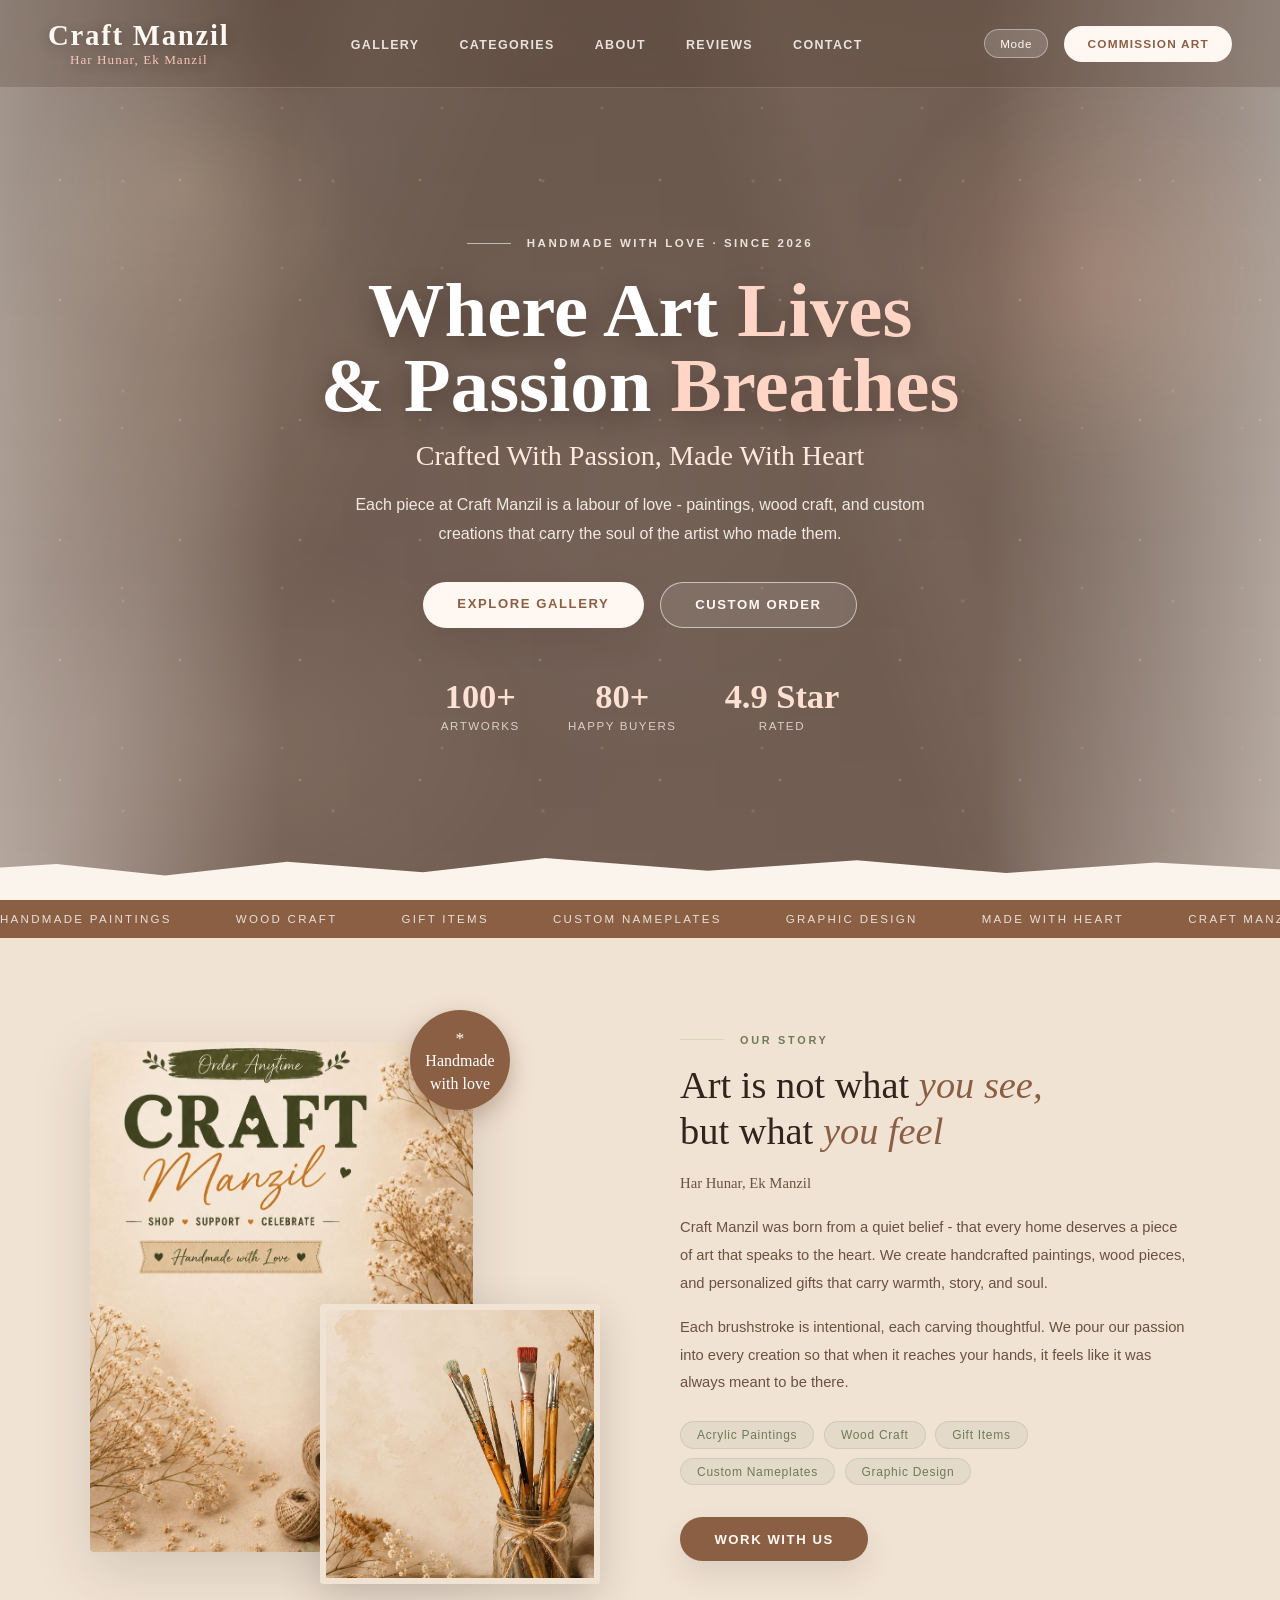
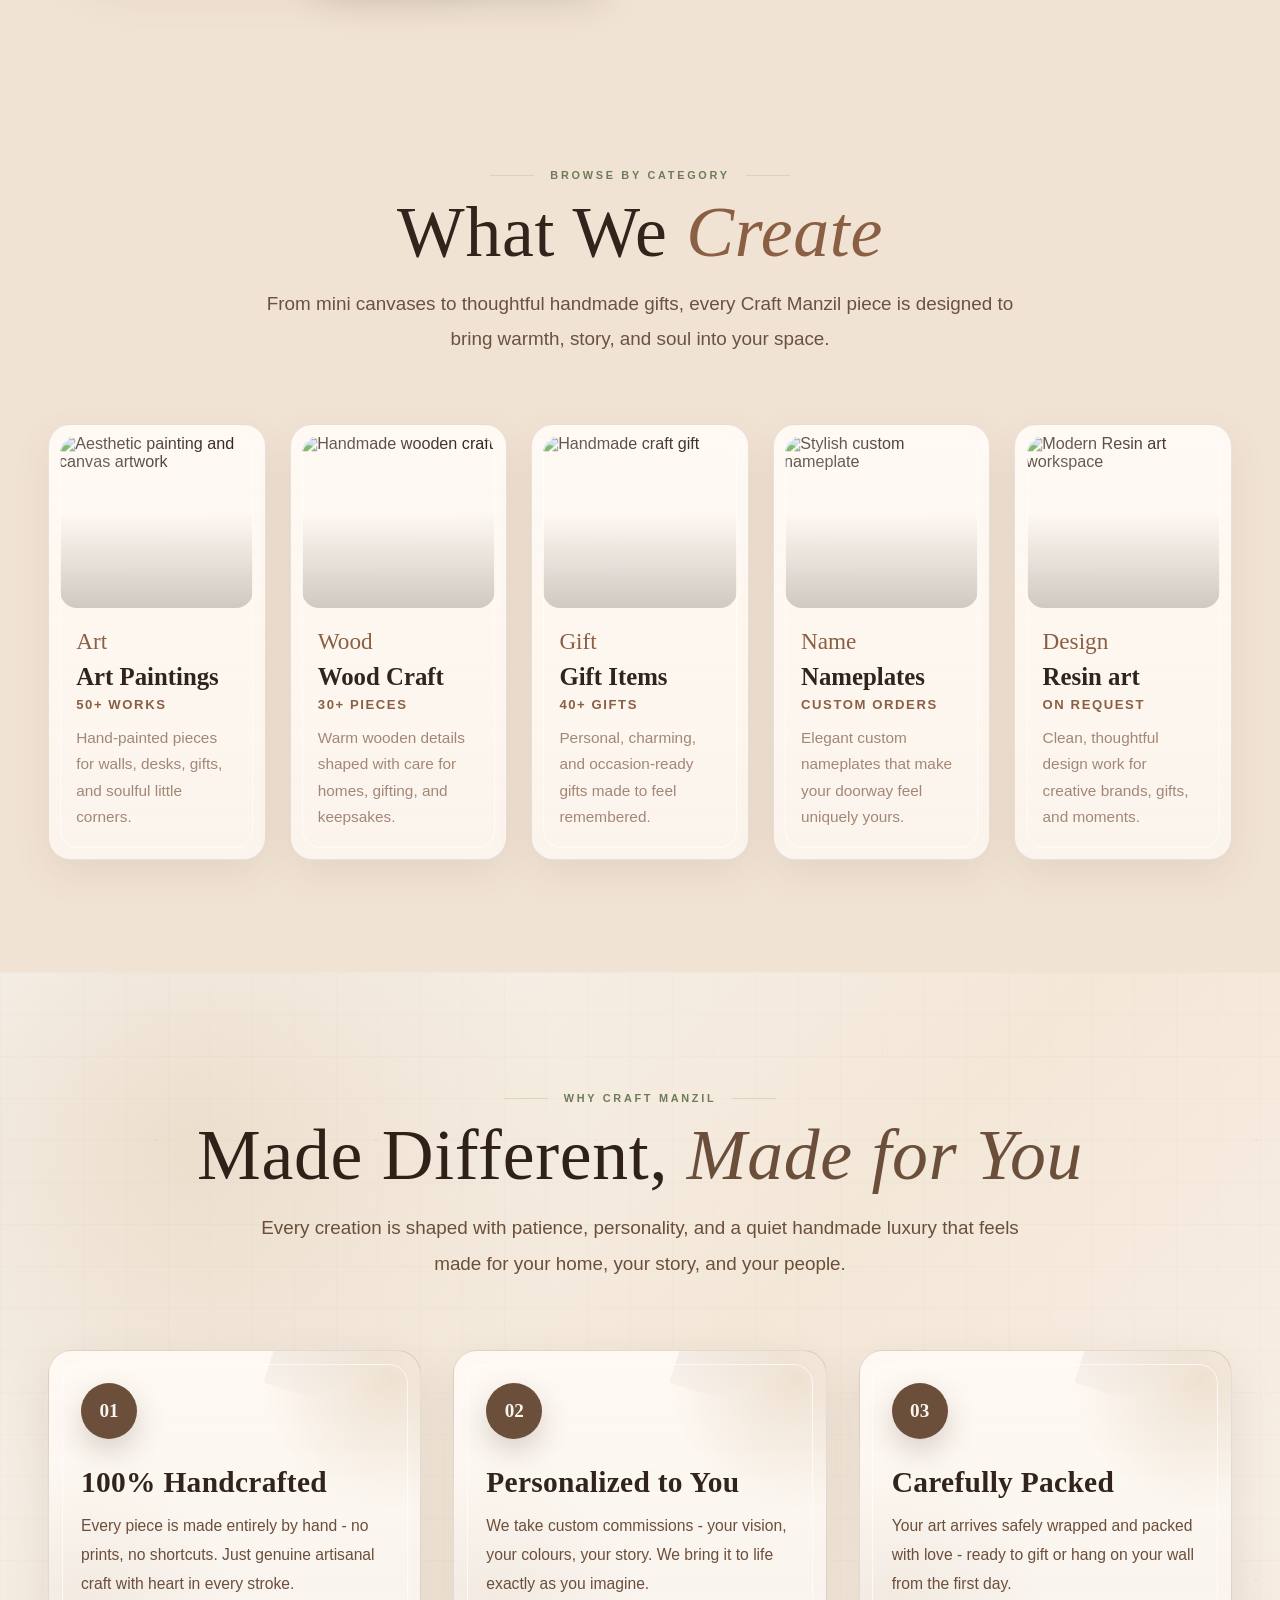
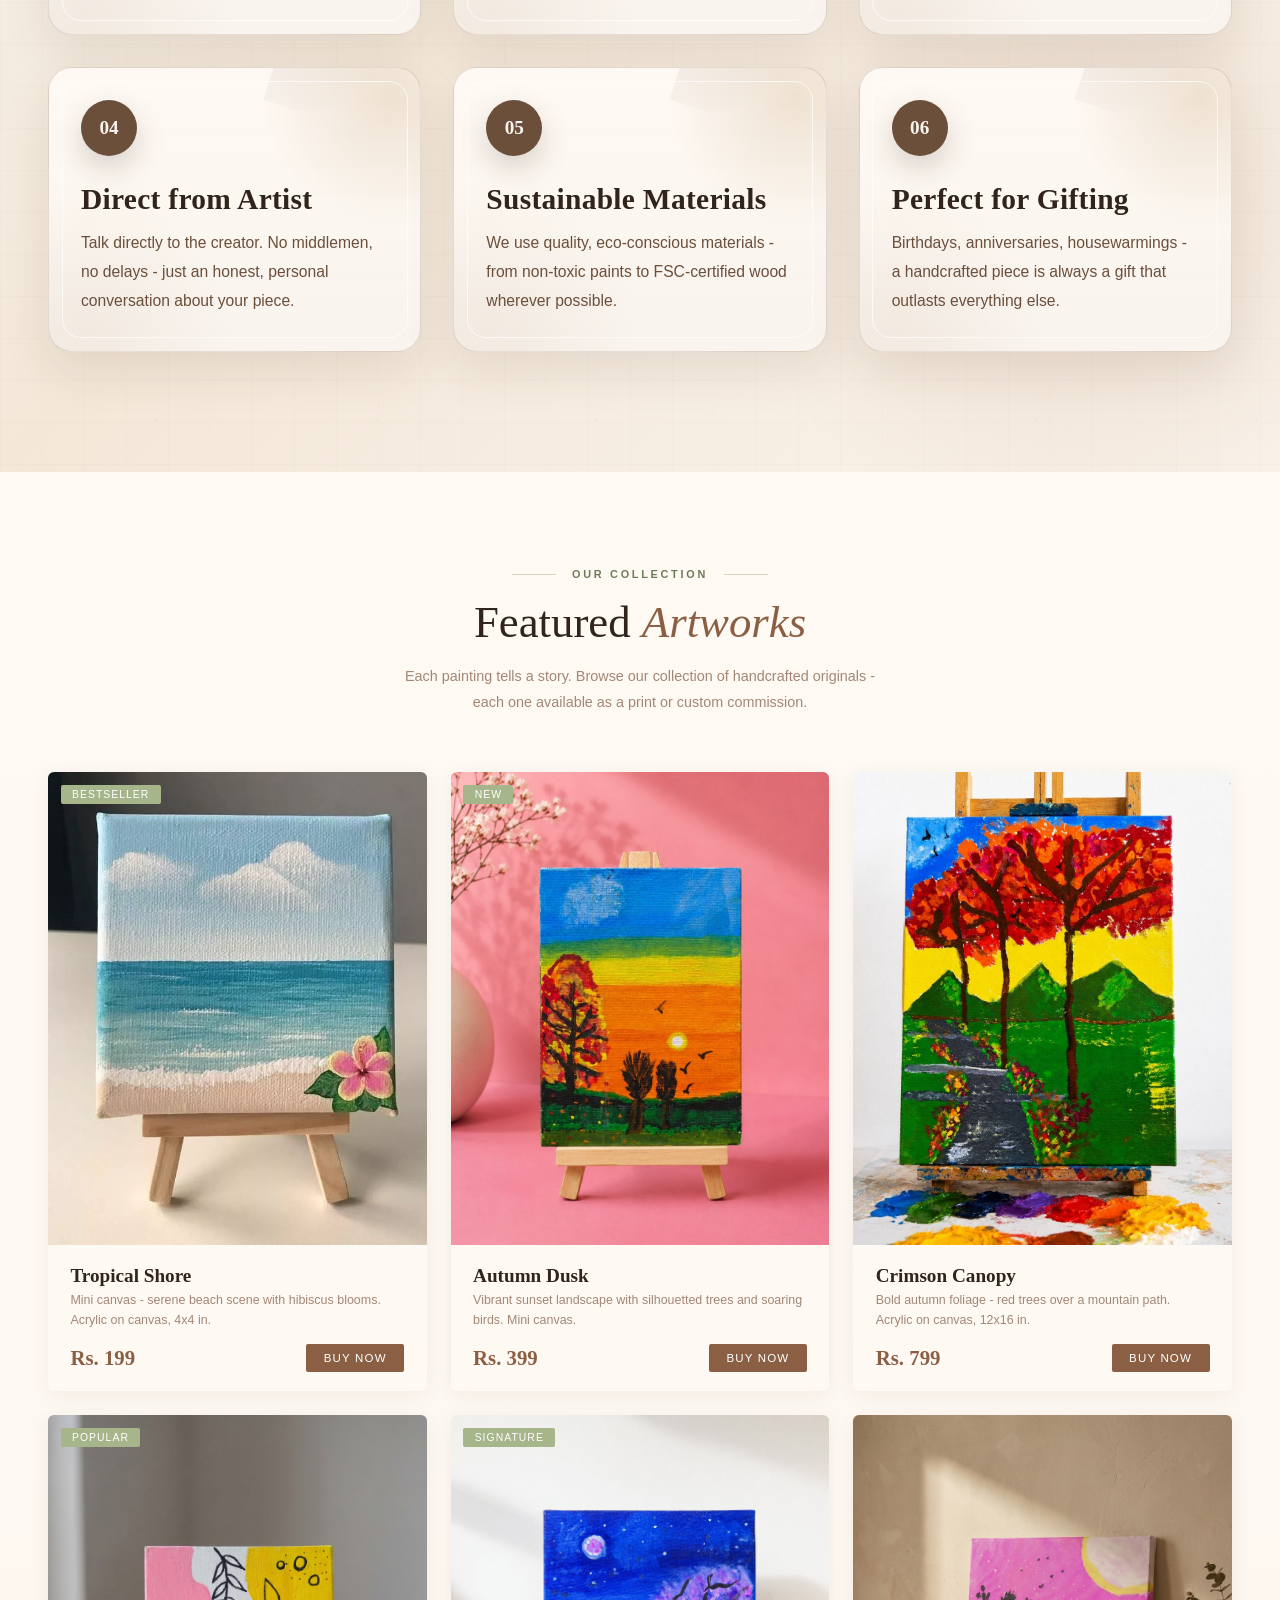
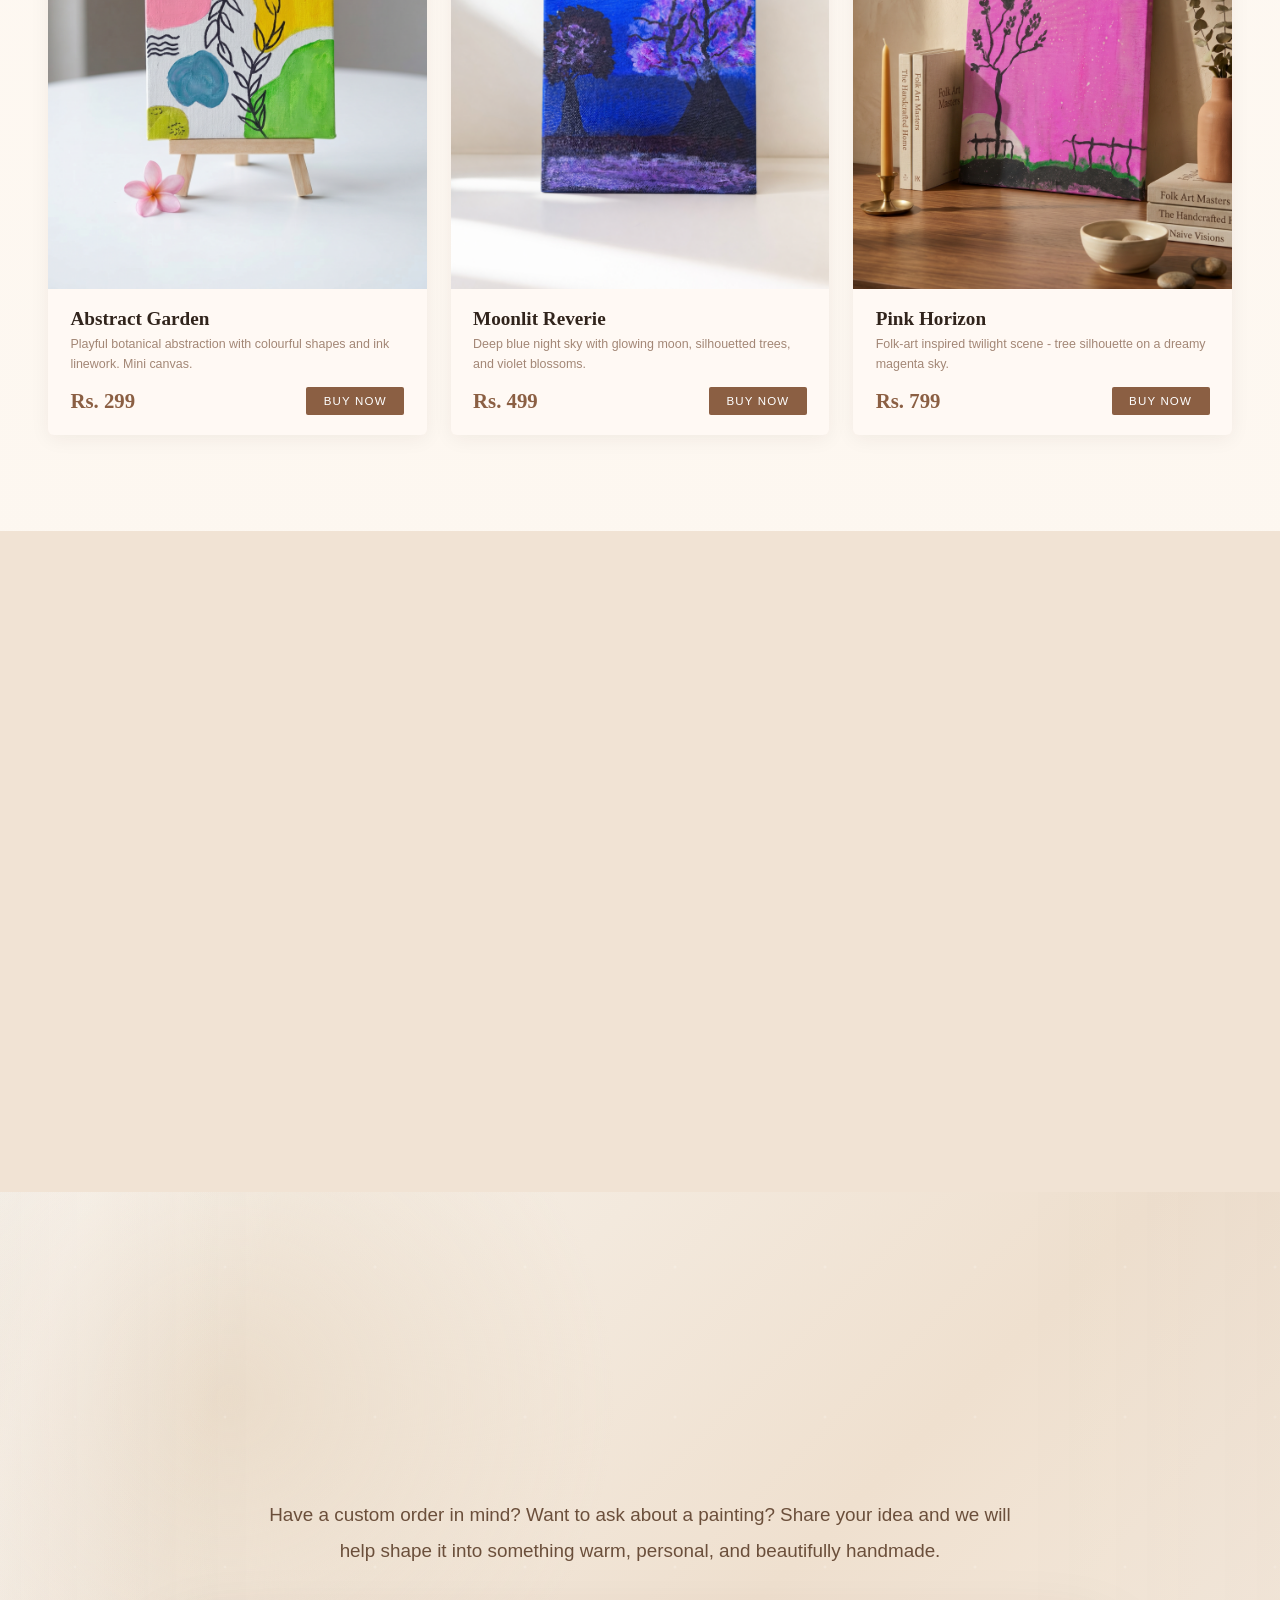
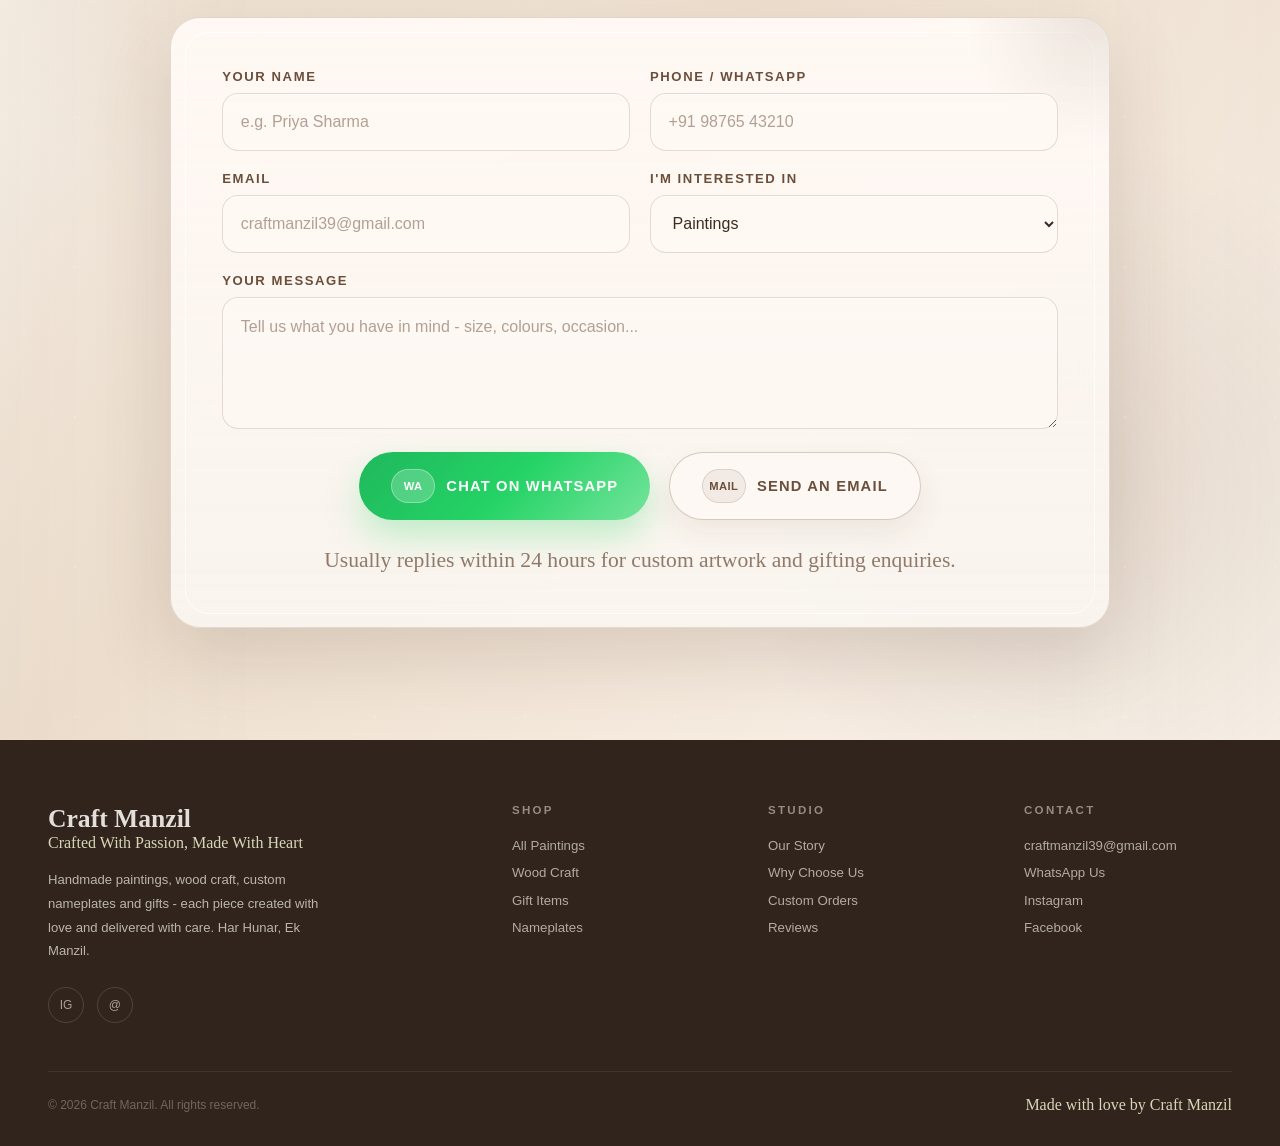
==== commit 937bdb81: "Add files via upload" ====
--- a/index.html
+++ b/index.html
@@ -743,6 +743,6 @@
       </div>
     </footer>
     <div class="toast" id="toast">Opening WhatsApp...</div>
-    <script src="assets/js/main.js"></script>
+    <script src="assets/java/main.js"></script>
   </body>
 </html>
--- a/assets/css/style.css
+++ b/assets/css/style.css
@@ -0,0 +1,1864 @@
+:root {
+  --cream: #fbf4ec;
+  --cream-dark: #f1e3d4;
+  --sage: #a7b58a;
+  --sage-light: #d8d6b8;
+  --sage-dark: #6e7b58;
+  --warm-brown: #8b5f43;
+  --warm-brown-light: #b58b68;
+  --dusty-rose: #e6a18f;
+  --gold: #d6b46d;
+  --dark-text: #31241c;
+  --mid-text: #6b5140;
+  --light-text: #a38776;
+  --white: #fff9f4;
+  --dark-surface: #241e18;
+  --dark-surface2: #2e2820;
+  --dark-mid: #3d3328;
+  --transition: 0.4s cubic-bezier(0.25, 0.46, 0.45, 0.94);
+}
+
+[data-theme="dark"] {
+  --cream: #1a1612;
+  --cream-dark: #241e18;
+  --dark-text: #f0e8dc;
+  --mid-text: #c8b89a;
+  --light-text: #8a7a65;
+  --white: #2e2820;
+}
+
+* {
+  box-sizing: border-box;
+  margin: 0;
+  padding: 0;
+}
+
+html {
+  scroll-behavior: smooth;
+}
+
+body {
+  background:
+    radial-gradient(circle at 20% 10%, rgba(230, 161, 143, 0.1), transparent 26rem),
+    linear-gradient(180deg, var(--cream) 0%, #fffaf4 44%, var(--cream) 100%);
+  color: var(--dark-text);
+  font-family: "DM Sans", sans-serif;
+  overflow-x: hidden;
+  transition: background var(--transition), color var(--transition);
+}
+
+.serif {
+  font-family: "Cormorant Garamond", serif;
+}
+
+.script {
+  font-family: "Dancing Script", cursive;
+}
+
+/* Nav */
+nav {
+  align-items: center;
+  backdrop-filter: blur(12px);
+  background: rgba(80, 54, 42, 0.22);
+  border-bottom: 1px solid rgba(255, 255, 255, 0.16);
+  display: flex;
+  justify-content: space-between;
+  left: 0;
+  padding: 1.15rem 3rem 1.35rem;
+  position: fixed;
+  right: 0;
+  top: 0;
+  transition: all var(--transition);
+  z-index: 100;
+}
+
+nav.scrolled {
+  background: rgba(251, 244, 236, 0.92);
+  border-bottom-color: rgba(139, 95, 67, 0.14);
+  box-shadow: 0 2px 20px rgba(44, 36, 24, 0.08);
+}
+
+[data-theme="dark"] nav {
+  background: rgba(26, 22, 18, 0.9);
+}
+
+.nav-logo {
+  align-items: center;
+  color: #fff8f2;
+  display: flex;
+  flex-direction: column;
+  text-shadow: 0 2px 12px rgba(38, 22, 14, 0.35);
+}
+
+.nav-logo-main {
+  color: currentColor;
+  font-family: "Cormorant Garamond", serif;
+  font-size: 1.8rem;
+  font-weight: 600;
+  letter-spacing: 0.06em;
+}
+
+.nav-logo-sub {
+  color: #f6c6b9;
+  font-family: "Dancing Script", cursive;
+  font-size: 0.82rem;
+  letter-spacing: 0.08em;
+}
+
+.nav-links {
+  display: flex;
+  gap: 2.5rem;
+  list-style: none;
+}
+
+.nav-links a {
+  color: rgba(255, 250, 246, 0.86);
+  font-size: 0.78rem;
+  font-weight: 700;
+  letter-spacing: 0.11em;
+  position: relative;
+  text-decoration: none;
+  text-transform: uppercase;
+  transition: color var(--transition);
+}
+
+.nav-links a::after {
+  background: #f0a697;
+  bottom: -10px;
+  content: "";
+  height: 2px;
+  left: 0;
+  position: absolute;
+  transition: width var(--transition);
+  width: 0;
+}
+
+.nav-links a:hover {
+  color: #fff;
+}
+
+.nav-links a:hover::after {
+  width: 100%;
+}
+
+.nav-right {
+  align-items: center;
+  display: flex;
+  gap: 1rem;
+}
+
+.dark-toggle,
+.nav-cta,
+.hamburger,
+.card-buy,
+.btn-whatsapp,
+.btn-email {
+  cursor: pointer;
+  font-family: "DM Sans", sans-serif;
+}
+
+.dark-toggle {
+  background: rgba(255, 255, 255, 0.16);
+  border: 1px solid rgba(255, 255, 255, 0.38);
+  border-radius: 999px;
+  color: #fff8f2;
+  font-size: 0.73rem;
+  letter-spacing: 0.06em;
+  padding: 0.45rem 0.95rem;
+  transition: all var(--transition);
+}
+
+.nav-cta {
+  background: #fff8f2;
+  border: 0;
+  border-radius: 999px;
+  color: var(--warm-brown);
+  font-size: 0.74rem;
+  font-weight: 800;
+  letter-spacing: 0.1em;
+  padding: 0.68rem 1.45rem;
+  text-transform: uppercase;
+  transition: all var(--transition);
+}
+
+.hamburger {
+  background: none;
+  border: 0;
+  display: none;
+  padding: 4px;
+}
+
+.hamburger span {
+  background: #fff8f2;
+  display: block;
+  height: 1.5px;
+  margin: 5px 0;
+  transition: all 0.3s;
+  width: 22px;
+}
+
+nav.scrolled .nav-logo {
+  color: var(--warm-brown);
+  text-shadow: none;
+}
+
+nav.scrolled .nav-logo-sub {
+  color: var(--sage-dark);
+}
+
+nav.scrolled .nav-links a,
+nav.scrolled .dark-toggle {
+  color: var(--mid-text);
+}
+
+nav.scrolled .dark-toggle {
+  background: transparent;
+  border-color: rgba(139, 95, 67, 0.28);
+}
+
+nav.scrolled .nav-cta {
+  background: var(--warm-brown);
+  color: var(--white);
+}
+
+nav.scrolled .hamburger span {
+  background: var(--warm-brown);
+}
+
+/* Hero */
+.hero {
+  align-items: center;
+  display: flex;
+  justify-content: center;
+  min-height: 100vh;
+  overflow: hidden;
+  padding: 9rem 3rem 5rem;
+  position: relative;
+  text-align: center;
+}
+
+.hero-bg {
+  background:
+    radial-gradient(circle at 16% 22%, rgba(255, 230, 195, 0.16), transparent 10rem),
+    radial-gradient(circle at 84% 30%, rgba(240, 166, 151, 0.18), transparent 12rem),
+    linear-gradient(90deg, rgba(68, 41, 29, 0.18), rgba(68, 41, 29, 0.66) 23%, rgba(68, 41, 29, 0.68) 76%, rgba(68, 41, 29, 0.14)),
+    linear-gradient(180deg, rgba(31, 18, 12, 0.3), rgba(67, 39, 28, 0.22)),
+    url("https://images.unsplash.com/photo-1452860606245-08befc0ff44b?auto=format&fit=crop&w=2200&q=85") center/cover no-repeat;
+  background-size: auto, auto, auto, auto, 112%;
+  filter: saturate(0.98) sepia(0.12);
+  inset: 0;
+  position: absolute;
+  transform: scale(1.04);
+  animation: heroBgDrift 26s ease-in-out infinite alternate, heroGlowPulse 8s ease-in-out infinite;
+  z-index: 0;
+}
+
+.hero-watercolor {
+  background:
+    radial-gradient(circle at 14% 40%, rgba(255, 207, 159, 0.34), transparent 16rem),
+    radial-gradient(circle at 86% 34%, rgba(255, 220, 178, 0.34), transparent 15rem),
+    radial-gradient(circle at 50% 54%, rgba(255, 255, 255, 0.12), transparent 20rem);
+  inset: 0;
+  opacity: 0.28;
+  position: absolute;
+  animation: watercolorDrift 14s ease-in-out infinite alternate;
+  z-index: 1;
+}
+
+.hero-motion-texture {
+  background:
+    linear-gradient(115deg, transparent 0 26%, rgba(255, 248, 242, 0.08) 31%, transparent 38% 100%),
+    linear-gradient(75deg, transparent 0 58%, rgba(255, 213, 198, 0.1) 63%, transparent 72% 100%),
+    radial-gradient(ellipse at 26% 72%, rgba(255, 236, 205, 0.16), transparent 18rem),
+    radial-gradient(ellipse at 72% 18%, rgba(255, 196, 178, 0.12), transparent 16rem);
+  filter: blur(0.2px);
+  inset: -18%;
+  mix-blend-mode: screen;
+  opacity: 0.58;
+  pointer-events: none;
+  position: absolute;
+  transform: rotate(-3deg);
+  animation: textureSweep 18s ease-in-out infinite alternate;
+  z-index: 2;
+}
+
+.hero-sparkles {
+  background-image:
+    radial-gradient(circle, rgba(255, 248, 242, 0.55) 0 1px, transparent 1.8px),
+    radial-gradient(circle, rgba(255, 213, 198, 0.4) 0 1px, transparent 2px),
+    radial-gradient(circle, rgba(255, 236, 205, 0.36) 0 1.2px, transparent 2.2px);
+  background-position: 0 0, 42px 28px, 18px 76px;
+  background-size: 120px 120px, 160px 160px, 210px 210px;
+  inset: 0;
+  opacity: 0.34;
+  pointer-events: none;
+  position: absolute;
+  animation: sparkleRise 22s linear infinite;
+  z-index: 2;
+}
+
+.hero-art-layers {
+  inset: 0;
+  overflow: hidden;
+  pointer-events: none;
+  position: absolute;
+  z-index: 3;
+}
+
+.floating-art {
+  aspect-ratio: 4 / 5;
+  border: 8px solid rgba(255, 248, 242, 0.72);
+  border-radius: 8px;
+  box-shadow: 0 20px 50px rgba(30, 16, 10, 0.34);
+  filter: saturate(0.95) sepia(0.08);
+  object-fit: cover;
+  opacity: 0;
+  position: absolute;
+  transform: translate3d(0, 34px, 0) rotate(var(--rotate));
+  animation: artFloat 16s ease-in-out infinite, artGlow 4.8s ease-in-out infinite alternate;
+}
+
+.art-1 {
+  --rotate: -10deg;
+  animation-delay: 0.2s;
+  left: 6%;
+  top: 24%;
+  width: clamp(92px, 11vw, 170px);
+}
+
+.art-2 {
+  --rotate: 8deg;
+  animation-delay: 1.2s;
+  right: 7%;
+  top: 22%;
+  width: clamp(98px, 12vw, 190px);
+}
+
+.art-3 {
+  --rotate: 7deg;
+  animation-delay: 2.2s;
+  bottom: 13%;
+  left: 13%;
+  width: clamp(86px, 10vw, 155px);
+}
+
+.art-4 {
+  --rotate: -7deg;
+  animation-delay: 3.1s;
+  bottom: 12%;
+  right: 15%;
+  width: clamp(88px, 10vw, 160px);
+}
+
+.hero::after {
+  background: var(--cream);
+  bottom: -2px;
+  clip-path: polygon(0 58%, 7% 50%, 15% 65%, 24% 47%, 34% 61%, 43% 42%, 55% 59%, 66% 45%, 77% 62%, 88% 48%, 100% 60%, 100% 100%, 0 100%);
+  content: "";
+  filter: drop-shadow(0 -10px 12px rgba(58, 34, 24, 0.12));
+  height: 76px;
+  left: -3%;
+  position: absolute;
+  right: -3%;
+  z-index: 4;
+}
+
+.hero-left {
+  color: #fff8f2;
+  margin: 0 auto;
+  max-width: 900px;
+  position: relative;
+  z-index: 3;
+}
+
+.hero-eyebrow,
+.section-eyebrow {
+  align-items: center;
+  display: flex;
+  gap: 1rem;
+  justify-content: center;
+}
+
+.hero-eyebrow {
+  display: inline-flex;
+  margin-bottom: 1.5rem;
+}
+
+.hero-eyebrow-line,
+.section-eyebrow-line {
+  height: 1px;
+  width: 44px;
+}
+
+.hero-eyebrow-line {
+  background: rgba(255, 255, 255, 0.58);
+}
+
+.hero-eyebrow-text,
+.section-eyebrow-text {
+  font-size: 0.72rem;
+  font-weight: 800;
+  letter-spacing: 0.22em;
+  text-transform: uppercase;
+}
+
+.hero-eyebrow-text {
+  color: rgba(255, 248, 242, 0.86);
+}
+
+.hero-title {
+  color: #fff;
+  font-family: "Cormorant Garamond", serif;
+  font-size: clamp(3.4rem, 6vw, 6.8rem);
+  font-weight: 700;
+  line-height: 0.98;
+  margin-bottom: 1rem;
+  text-shadow: 0 8px 28px rgba(39, 21, 14, 0.38);
+}
+
+.hero-title em {
+  color: #ffd5c6;
+  font-style: normal;
+}
+
+.hero-tagline {
+  color: #ffe9de;
+  font-family: "Dancing Script", cursive;
+  font-size: clamp(1.5rem, 2.2vw, 2rem);
+  margin: 1rem 0 1.2rem;
+}
+
+.hero-sub {
+  color: rgba(255, 248, 242, 0.9);
+  font-size: 1rem;
+  line-height: 1.8;
+  margin: 0 auto 2.1rem;
+  max-width: 590px;
+}
+
+.hero-buttons,
+.hero-stats,
+.contact-buttons,
+.footer-socials {
+  display: flex;
+}
+
+.hero-buttons {
+  flex-wrap: wrap;
+  gap: 1rem;
+  justify-content: center;
+}
+
+.btn-primary,
+.btn-outline {
+  border-radius: 999px;
+  display: inline-block;
+  font-size: 0.82rem;
+  font-weight: 800;
+  letter-spacing: 0.12em;
+  padding: 0.9rem 2.15rem;
+  text-decoration: none;
+  text-transform: uppercase;
+  transition: all var(--transition);
+}
+
+.btn-primary {
+  background: var(--warm-brown);
+  box-shadow: 0 14px 30px rgba(51, 30, 20, 0.1);
+  color: var(--white);
+}
+
+.btn-outline {
+  border: 1px solid rgba(139, 95, 67, 0.34);
+  color: var(--warm-brown);
+}
+
+.hero .btn-primary {
+  background: #fff8f2;
+  color: var(--warm-brown);
+}
+
+.hero .btn-outline {
+  background: rgba(255, 255, 255, 0.1);
+  border-color: rgba(255, 255, 255, 0.58);
+  color: #fff8f2;
+}
+
+.hero-stats {
+  gap: clamp(1.4rem, 4vw, 3rem);
+  justify-content: center;
+  margin-top: 3.1rem;
+}
+
+.hero-stat-num {
+  color: #ffe1d4;
+  display: block;
+  font-family: "Cormorant Garamond", serif;
+  font-size: 2.15rem;
+  font-weight: 700;
+}
+
+.hero-stat-label {
+  color: rgba(255, 248, 242, 0.74);
+  font-size: 0.72rem;
+  letter-spacing: 0.14em;
+  text-transform: uppercase;
+}
+
+/* Shared sections */
+section {
+  padding: 6rem 3rem;
+}
+
+.section-eyebrow {
+  margin-bottom: 1rem;
+}
+
+.section-eyebrow-left {
+  justify-content: flex-start;
+}
+
+.section-eyebrow-line {
+  background: var(--sage-light);
+}
+
+.section-eyebrow-text {
+  color: var(--sage-dark);
+  font-size: 0.68rem;
+  letter-spacing: 0.25em;
+}
+
+.section-title {
+  color: var(--dark-text);
+  font-family: "Cormorant Garamond", serif;
+  font-size: clamp(2rem, 3.5vw, 3.2rem);
+  font-weight: 300;
+  margin-bottom: 1rem;
+  text-align: center;
+}
+
+.section-title em {
+  color: var(--warm-brown);
+}
+
+.section-sub {
+  color: var(--light-text);
+  font-size: 0.9rem;
+  font-weight: 300;
+  line-height: 1.8;
+  margin: 0 auto 3.5rem;
+  max-width: 500px;
+  text-align: center;
+}
+
+/* Marquee */
+.marquee-wrap {
+  background: var(--warm-brown);
+  overflow: hidden;
+  padding: 0.8rem 0;
+}
+
+.marquee {
+  animation: marquee 20s linear infinite;
+  display: flex;
+  gap: 4rem;
+  white-space: nowrap;
+}
+
+.marquee-item {
+  color: rgba(255, 255, 255, 0.8);
+  font-size: 0.72rem;
+  letter-spacing: 0.2em;
+  text-transform: uppercase;
+}
+
+@keyframes marquee {
+  from { transform: translateX(0); }
+  to { transform: translateX(-50%); }
+}
+
+@keyframes heroBgDrift {
+  0% {
+    background-position: center, center, center, center, 42% 48%;
+    transform: scale(1.04) translate3d(-0.8%, -0.4%, 0);
+  }
+
+  100% {
+    background-position: 18% 24%, 82% 34%, center, center, 58% 52%;
+    transform: scale(1.1) translate3d(0.8%, 0.5%, 0);
+  }
+}
+
+@keyframes heroGlowPulse {
+  0%,
+  100% {
+    filter: saturate(0.96) sepia(0.12) brightness(0.98);
+  }
+
+  50% {
+    filter: saturate(1.06) sepia(0.16) brightness(1.05);
+  }
+}
+
+@keyframes watercolorDrift {
+  0% {
+    opacity: 0.22;
+    transform: translate3d(-1.5%, 1%, 0) scale(1);
+  }
+
+  100% {
+    opacity: 0.38;
+    transform: translate3d(1.5%, -1%, 0) scale(1.04);
+  }
+}
+
+@keyframes textureSweep {
+  0% {
+    opacity: 0.34;
+    transform: translate3d(-5%, 3%, 0) rotate(-4deg) scale(1);
+  }
+
+  50% {
+    opacity: 0.62;
+  }
+
+  100% {
+    opacity: 0.48;
+    transform: translate3d(5%, -3%, 0) rotate(3deg) scale(1.08);
+  }
+}
+
+@keyframes sparkleRise {
+  0% {
+    background-position: 0 120px, 42px 188px, 18px 286px;
+    opacity: 0.18;
+  }
+
+  35% {
+    opacity: 0.42;
+  }
+
+  70% {
+    opacity: 0.3;
+  }
+
+  100% {
+    background-position: 0 -120px, 42px -132px, 18px -134px;
+    opacity: 0.18;
+  }
+}
+
+@keyframes artFloat {
+  0% {
+    opacity: 0;
+    transform: translate3d(0, 34px, 0) rotate(var(--rotate)) scale(0.92);
+  }
+
+  18% {
+    opacity: 0.34;
+  }
+
+  50% {
+    opacity: 0.42;
+    transform: translate3d(0, -12px, 0) rotate(calc(var(--rotate) * -0.45)) scale(1);
+  }
+
+  82% {
+    opacity: 0.34;
+  }
+
+  100% {
+    opacity: 0;
+    transform: translate3d(0, -42px, 0) rotate(var(--rotate)) scale(0.96);
+  }
+}
+
+@keyframes artGlow {
+  0% {
+    box-shadow: 0 18px 46px rgba(30, 16, 10, 0.3);
+    filter: saturate(0.92) sepia(0.08) brightness(0.96);
+  }
+
+  100% {
+    box-shadow: 0 26px 64px rgba(255, 213, 198, 0.22), 0 22px 54px rgba(30, 16, 10, 0.34);
+    filter: saturate(1.08) sepia(0.12) brightness(1.08);
+  }
+}
+
+/* About */
+.about,
+.categories,
+.reviews {
+  background: var(--cream-dark);
+}
+
+[data-theme="dark"] .about,
+[data-theme="dark"] .categories,
+[data-theme="dark"] .reviews {
+  background: var(--dark-surface);
+}
+
+.about-grid {
+  align-items: center;
+  display: grid;
+  gap: 5rem;
+  grid-template-columns: 1fr 1fr;
+  margin: 0 auto;
+  max-width: 1100px;
+}
+
+.about-image-stack {
+  position: relative;
+}
+
+.about-img-main,
+.about-img-accent {
+  border-radius: 4px;
+  object-fit: cover;
+}
+
+.about-img-main {
+  aspect-ratio: 3 / 4;
+  box-shadow: 0 20px 60px rgba(44, 36, 24, 0.15);
+  display: block;
+  width: 75%;
+}
+
+.about-img-accent {
+  aspect-ratio: 1;
+  border: 6px solid var(--cream-dark);
+  bottom: -2rem;
+  box-shadow: 0 12px 40px rgba(44, 36, 24, 0.2);
+  position: absolute;
+  right: 0;
+  width: 55%;
+}
+
+.about-badge {
+  align-items: center;
+  background: var(--warm-brown);
+  border-radius: 50%;
+  box-shadow: 0 8px 24px rgba(125, 90, 60, 0.4);
+  color: white;
+  display: flex;
+  flex-direction: column;
+  font-family: "Dancing Script", cursive;
+  font-size: 1rem;
+  height: 100px;
+  justify-content: center;
+  left: 20rem;
+  line-height: 1.4;
+  position: absolute;
+  text-align: center;
+  top: -2rem;
+  width: 100px;
+}
+
+.badge-mark {
+  font-size: 1.1rem;
+}
+
+.about-text h2 {
+  font-family: "Cormorant Garamond", serif;
+  font-size: clamp(2rem, 3vw, 3rem);
+  font-weight: 300;
+  line-height: 1.2;
+  margin-bottom: 1rem;
+}
+
+.about-text h2 em {
+  color: var(--warm-brown);
+}
+
+.about-tagline {
+  color: var(--sage-dark);
+  font-family: "Dancing Script", cursive;
+  font-size: 1.2rem;
+  margin-bottom: 1.5rem;
+}
+
+.about-text p {
+  color: var(--mid-text);
+  font-size: 0.92rem;
+  font-weight: 300;
+  line-height: 1.9;
+  margin-bottom: 1rem;
+}
+
+.about-services {
+  display: flex;
+  flex-wrap: wrap;
+  gap: 0.6rem;
+  margin: 1.5rem 0 2rem;
+}
+
+.service-tag {
+  background: rgba(138, 158, 126, 0.12);
+  border: 1px solid rgba(138, 158, 126, 0.25);
+  border-radius: 20px;
+  color: var(--sage-dark);
+  font-size: 0.75rem;
+  letter-spacing: 0.06em;
+  padding: 0.35rem 1rem;
+}
+
+/* Gallery */
+.gallery-grid {
+  display: grid;
+  gap: 1.5rem;
+  grid-template-columns: repeat(auto-fill, minmax(280px, 1fr));
+  margin: 0 auto;
+  max-width: 1200px;
+}
+
+.painting-card,
+.review-card,
+.contact-card {
+  background: var(--white);
+  border-radius: 6px;
+  box-shadow: 0 4px 20px rgba(44, 36, 24, 0.06);
+}
+
+.painting-card {
+  cursor: pointer;
+  overflow: hidden;
+  transition: transform var(--transition), box-shadow var(--transition);
+}
+
+.painting-card:hover {
+  box-shadow: 0 16px 48px rgba(44, 36, 24, 0.14);
+  transform: translateY(-8px);
+}
+
+.card-image {
+  aspect-ratio: 4 / 5;
+  overflow: hidden;
+  position: relative;
+}
+
+.card-image img {
+  display: block;
+  height: 100%;
+  object-fit: cover;
+  transition: transform 0.6s ease;
+  width: 100%;
+}
+
+.painting-card:hover .card-image img {
+  transform: scale(1.05);
+}
+
+.card-badge {
+  background: var(--sage);
+  border-radius: 2px;
+  color: white;
+  font-size: 0.65rem;
+  left: 0.8rem;
+  letter-spacing: 0.1em;
+  padding: 0.25rem 0.7rem;
+  position: absolute;
+  text-transform: uppercase;
+  top: 0.8rem;
+}
+
+.card-body {
+  padding: 1.2rem 1.4rem;
+}
+
+.card-title {
+  color: var(--dark-text);
+  font-family: "Cormorant Garamond", serif;
+  font-size: 1.2rem;
+  font-weight: 600;
+  margin-bottom: 0.3rem;
+}
+
+.card-desc {
+  color: var(--light-text);
+  font-size: 0.78rem;
+  font-weight: 300;
+  line-height: 1.6;
+  margin-bottom: 0.8rem;
+}
+
+.card-footer {
+  align-items: center;
+  display: flex;
+  justify-content: space-between;
+}
+
+.card-price {
+  color: var(--warm-brown);
+  font-family: "Cormorant Garamond", serif;
+  font-size: 1.3rem;
+  font-weight: 600;
+}
+
+.card-buy {
+  background: var(--warm-brown);
+  border: 0;
+  border-radius: 2px;
+  color: white;
+  font-size: 0.72rem;
+  font-weight: 500;
+  letter-spacing: 0.1em;
+  padding: 0.5rem 1.1rem;
+  text-transform: uppercase;
+  transition: all var(--transition);
+}
+
+/* Categories and Why */
+.categories {
+  padding-bottom: 7rem;
+  padding-top: 7rem;
+}
+
+.categories .section-title {
+  font-size: clamp(3.1rem, 5.6vw, 5.8rem);
+  font-weight: 400;
+  letter-spacing: 0.01em;
+  line-height: 0.98;
+  margin-bottom: 1.2rem;
+}
+
+.categories .section-title em {
+  color: var(--warm-brown);
+  font-weight: 400;
+}
+
+.categories .section-sub {
+  color: var(--mid-text);
+  font-size: clamp(1.02rem, 1.5vw, 1.18rem);
+  line-height: 1.85;
+  margin-bottom: 4.2rem;
+  max-width: 760px;
+}
+
+.cat-grid {
+  display: grid;
+  gap: 1.5rem;
+  grid-template-columns: repeat(5, minmax(0, 1fr));
+  margin: 0 auto;
+  max-width: 1380px;
+}
+
+.cat-card {
+  background:
+    linear-gradient(180deg, rgba(255, 249, 244, 0.96), rgba(251, 244, 236, 0.9)),
+    var(--white);
+  border: 1px solid rgba(139, 95, 67, 0.16);
+  border-radius: 22px;
+  box-shadow: 0 14px 38px rgba(74, 45, 30, 0.08);
+  cursor: pointer;
+  overflow: hidden;
+  padding: 0.7rem;
+  position: relative;
+  text-align: left;
+  transition: all var(--transition);
+}
+
+.cat-card::after {
+  border: 1px solid rgba(255, 255, 255, 0.72);
+  border-radius: 18px;
+  content: "";
+  inset: 0.7rem;
+  pointer-events: none;
+  position: absolute;
+}
+
+.cat-card:hover {
+  border-color: rgba(139, 95, 67, 0.28);
+  box-shadow: 0 26px 70px rgba(74, 45, 30, 0.17);
+  transform: translateY(-10px);
+}
+
+.cat-media {
+  aspect-ratio: 1.12 / 1;
+  border-radius: 17px;
+  overflow: hidden;
+  position: relative;
+}
+
+.cat-media::after {
+  background:
+    linear-gradient(180deg, transparent 45%, rgba(49, 36, 28, 0.22)),
+    radial-gradient(circle at 20% 16%, rgba(255, 249, 244, 0.3), transparent 9rem);
+  content: "";
+  inset: 0;
+  position: absolute;
+}
+
+.cat-media img {
+  display: block;
+  height: 100%;
+  object-fit: cover;
+  transform: scale(1.01);
+  transition: transform 0.8s ease, filter 0.8s ease;
+  width: 100%;
+}
+
+.cat-card:hover .cat-media img {
+  filter: saturate(1.08) brightness(1.03);
+  transform: scale(1.09);
+}
+
+.cat-body {
+  padding: 1.35rem 1rem 1.15rem;
+}
+
+.cat-icon {
+  color: var(--warm-brown);
+  display: inline-block;
+  font-family: "Dancing Script", cursive;
+  font-size: 1.45rem;
+  line-height: 1;
+  margin-bottom: 0.65rem;
+}
+
+.cat-name {
+  color: var(--dark-text);
+  font-family: "Cormorant Garamond", serif;
+  font-size: clamp(1.55rem, 1.8vw, 2rem);
+  font-weight: 700;
+  line-height: 1.05;
+  margin-bottom: 0.45rem;
+}
+
+.cat-count {
+  color: var(--warm-brown);
+  display: block;
+  font-size: 0.82rem;
+  font-weight: 800;
+  letter-spacing: 0.12em;
+  margin-bottom: 0.85rem;
+  text-transform: uppercase;
+}
+
+.cat-desc {
+  color: var(--light-text);
+  font-size: 0.96rem;
+  line-height: 1.7;
+}
+
+#why {
+  background:
+    radial-gradient(circle at 15% 16%, rgba(232, 216, 196, 0.74), transparent 24rem),
+    radial-gradient(circle at 86% 78%, rgba(183, 139, 104, 0.18), transparent 22rem),
+    linear-gradient(135deg, #f8f4ee 0%, #f3e7d8 46%, #fbf4ec 100%);
+  overflow: hidden;
+  padding-bottom: 7.5rem;
+  padding-top: 7.5rem;
+  position: relative;
+}
+
+#why::before {
+  background-image:
+    linear-gradient(rgba(107, 79, 59, 0.045) 1px, transparent 1px),
+    linear-gradient(90deg, rgba(107, 79, 59, 0.035) 1px, transparent 1px);
+  background-size: 42px 42px;
+  content: "";
+  inset: 0;
+  opacity: 0.45;
+  pointer-events: none;
+  position: absolute;
+}
+
+#why::after {
+  background:
+    radial-gradient(circle, rgba(255, 255, 255, 0.55) 0 1px, transparent 1.7px),
+    radial-gradient(circle, rgba(139, 95, 67, 0.18) 0 1px, transparent 1.8px);
+  background-position: 0 0, 46px 58px;
+  background-size: 160px 160px, 220px 220px;
+  content: "";
+  inset: 0;
+  opacity: 0.25;
+  pointer-events: none;
+  position: absolute;
+  animation: whyTextureFloat 24s linear infinite;
+}
+
+#why > * {
+  position: relative;
+  z-index: 1;
+}
+
+#why .section-title {
+  color: #2f2118;
+  font-size: clamp(3.1rem, 5.6vw, 5.8rem);
+  font-weight: 500;
+  letter-spacing: 0.01em;
+  line-height: 0.98;
+  margin-bottom: 1.2rem;
+}
+
+#why .section-title em {
+  color: #6b4f3b;
+  font-weight: 500;
+}
+
+#why .section-sub {
+  color: #6b4f3b;
+  font-size: clamp(1.03rem, 1.5vw, 1.18rem);
+  line-height: 1.9;
+  margin-bottom: 4.3rem;
+  max-width: 790px;
+}
+
+.why-grid {
+  display: grid;
+  gap: 2rem;
+  grid-template-columns: repeat(3, minmax(0, 1fr));
+  margin: 0 auto;
+  max-width: 1220px;
+}
+
+.why-card {
+  background:
+    radial-gradient(circle at 92% 10%, rgba(232, 216, 196, 0.72), transparent 8rem),
+    radial-gradient(circle at 10% 92%, rgba(183, 139, 104, 0.1), transparent 9rem),
+    linear-gradient(180deg, rgba(255, 249, 244, 0.98), rgba(248, 244, 238, 0.94)),
+    #f8f4ee;
+  border: 1px solid rgba(107, 79, 59, 0.16);
+  border-radius: 24px;
+  box-shadow: 0 18px 48px rgba(74, 45, 30, 0.1);
+  overflow: hidden;
+  padding: 2rem;
+  position: relative;
+  text-align: left;
+  min-height: 285px;
+  transition: transform 0.45s ease, box-shadow 0.45s ease, border-color 0.45s ease;
+}
+
+.why-card::before {
+  border: 1px solid rgba(255, 255, 255, 0.7);
+  border-radius: 19px;
+  content: "";
+  inset: 0.8rem;
+  pointer-events: none;
+  position: absolute;
+  z-index: 2;
+}
+
+.why-card::after {
+  background: linear-gradient(135deg, rgba(107, 79, 59, 0.13), transparent 58%);
+  content: "";
+  height: 110px;
+  position: absolute;
+  right: -36px;
+  top: -48px;
+  transform: rotate(18deg);
+  width: 180px;
+}
+
+.why-card:hover {
+  border-color: rgba(107, 79, 59, 0.3);
+  box-shadow: 0 30px 80px rgba(74, 45, 30, 0.18);
+  transform: translateY(-12px);
+}
+
+.why-number {
+  align-items: center;
+  background: #6b4f3b;
+  border: 1px solid rgba(107, 79, 59, 0.2);
+  border-radius: 999px;
+  box-shadow: 0 12px 30px rgba(49, 33, 24, 0.18);
+  color: #f8f4ee;
+  display: flex;
+  font-family: "Cormorant Garamond", serif;
+  font-size: 1.2rem;
+  font-weight: 700;
+  height: 56px;
+  justify-content: center;
+  margin-bottom: 1.75rem;
+  position: relative;
+  width: 56px;
+  z-index: 3;
+}
+
+.why-content {
+  position: relative;
+  z-index: 3;
+}
+
+.why-title {
+  color: #31241c;
+  font-family: "Cormorant Garamond", serif;
+  font-size: clamp(1.65rem, 2.3vw, 2.2rem);
+  font-weight: 700;
+  letter-spacing: 0.01em;
+  line-height: 1.08;
+  margin-bottom: 0.75rem;
+}
+
+.why-desc {
+  color: #6b4f3b;
+  font-size: clamp(0.98rem, 1.2vw, 1.08rem);
+  font-weight: 300;
+  line-height: 1.85;
+}
+
+@keyframes whyTextureFloat {
+  from {
+    background-position: 0 0, 46px 58px;
+  }
+
+  to {
+    background-position: 0 -220px, 46px -162px;
+  }
+}
+
+/* Reviews */
+.reviews-grid {
+  display: grid;
+  gap: 1.5rem;
+  grid-template-columns: repeat(3, 1fr);
+  margin: 0 auto;
+  max-width: 1100px;
+}
+
+.review-card {
+  padding: 2rem;
+}
+
+.review-stars {
+  color: var(--gold);
+  font-size: 0.9rem;
+  letter-spacing: 2px;
+  margin-bottom: 1rem;
+}
+
+.review-text {
+  color: var(--mid-text);
+  font-family: "Cormorant Garamond", serif;
+  font-size: 1.05rem;
+  font-style: italic;
+  line-height: 1.7;
+  margin-bottom: 1.2rem;
+}
+
+.review-author {
+  align-items: center;
+  display: flex;
+  gap: 0.8rem;
+}
+
+.review-avatar {
+  align-items: center;
+  background: linear-gradient(135deg, var(--sage-light), var(--warm-brown-light));
+  border-radius: 50%;
+  color: white;
+  display: flex;
+  flex-shrink: 0;
+  font-size: 0.75rem;
+  font-weight: 500;
+  height: 36px;
+  justify-content: center;
+  width: 36px;
+}
+
+.avatar-green {
+  background: linear-gradient(135deg, #8a9e7e, #5e7254);
+}
+
+.avatar-brown {
+  background: linear-gradient(135deg, #c4907a, #7d5a3c);
+}
+
+.review-name {
+  color: var(--dark-text);
+  font-size: 0.82rem;
+  font-weight: 500;
+}
+
+.review-loc {
+  color: var(--light-text);
+  font-size: 0.72rem;
+}
+
+/* Contact */
+#contact {
+  background:
+    radial-gradient(circle at 18% 18%, rgba(232, 216, 196, 0.78), transparent 24rem),
+    radial-gradient(circle at 84% 78%, rgba(107, 79, 59, 0.12), transparent 22rem),
+    linear-gradient(135deg, #f8f4ee 0%, #efe0cf 48%, #fbf4ec 100%);
+  overflow: hidden;
+  padding-bottom: 7rem;
+  padding-top: 7rem;
+  position: relative;
+}
+
+#contact::before {
+  background:
+    linear-gradient(90deg, rgba(107, 79, 59, 0.08), transparent 22%, transparent 78%, rgba(107, 79, 59, 0.07)),
+    radial-gradient(circle, rgba(255, 255, 255, 0.5) 0 1px, transparent 1.8px);
+  background-size: auto, 150px 150px;
+  content: "";
+  inset: 0;
+  opacity: 0.42;
+  pointer-events: none;
+  position: absolute;
+}
+
+#contact::after {
+  background: linear-gradient(115deg, transparent 0 34%, rgba(255, 249, 244, 0.34) 44%, transparent 56% 100%);
+  content: "";
+  height: 160%;
+  left: -35%;
+  pointer-events: none;
+  position: absolute;
+  top: -30%;
+  transform: rotate(-7deg);
+  width: 70%;
+  animation: contactLightSweep 16s ease-in-out infinite alternate;
+}
+
+#contact > * {
+  position: relative;
+  z-index: 1;
+}
+
+.contact-inner {
+  margin: 0 auto;
+  max-width: 940px;
+  text-align: center;
+}
+
+#contact .section-title {
+  color: #3d2b1f;
+  font-size: clamp(3.05rem, 5.8vw, 6rem);
+  font-weight: 500;
+  letter-spacing: 0.01em;
+  line-height: 0.98;
+  margin-bottom: 1.25rem;
+}
+
+#contact .section-title em {
+  color: #6b4f3b;
+  font-weight: 500;
+}
+
+#contact .section-sub {
+  color: #6b4f3b;
+  font-size: clamp(1.04rem, 1.5vw, 1.18rem);
+  font-weight: 400;
+  line-height: 1.9;
+  margin-bottom: 3rem;
+  max-width: 760px;
+}
+
+.contact-card {
+  backdrop-filter: blur(18px);
+  background:
+    linear-gradient(180deg, rgba(255, 249, 244, 0.88), rgba(248, 244, 238, 0.72)),
+    rgba(255, 249, 244, 0.74);
+  border: 1px solid rgba(107, 79, 59, 0.18);
+  border-radius: 30px;
+  box-shadow: 0 28px 80px rgba(74, 45, 30, 0.16);
+  margin-top: 0;
+  overflow: hidden;
+  padding: clamp(2rem, 4vw, 3.4rem);
+  position: relative;
+  transition: transform 0.45s ease, box-shadow 0.45s ease;
+}
+
+.contact-card::before {
+  border: 1px solid rgba(255, 255, 255, 0.74);
+  border-radius: 24px;
+  content: "";
+  inset: 0.85rem;
+  pointer-events: none;
+  position: absolute;
+}
+
+.contact-card::after {
+  background: radial-gradient(circle, rgba(107, 79, 59, 0.12), transparent 8rem);
+  content: "";
+  height: 16rem;
+  position: absolute;
+  right: -7rem;
+  top: -8rem;
+  width: 16rem;
+}
+
+.contact-card:hover {
+  box-shadow: 0 34px 90px rgba(74, 45, 30, 0.2);
+  transform: translateY(-4px);
+}
+
+.contact-form {
+  display: grid;
+  gap: 1.25rem;
+  grid-template-columns: 1fr 1fr;
+  margin-bottom: 1.45rem;
+  position: relative;
+  z-index: 1;
+}
+
+.form-group {
+  display: flex;
+  flex-direction: column;
+  gap: 0.55rem;
+}
+
+.form-group.full {
+  grid-column: span 2;
+}
+
+.form-group label {
+  color: #6b4f3b;
+  font-size: 0.82rem;
+  font-weight: 800;
+  letter-spacing: 0.12em;
+  text-align: left;
+  text-transform: uppercase;
+}
+
+.form-group input,
+.form-group textarea,
+.form-group select {
+  background: rgba(255, 249, 244, 0.82);
+  border: 1px solid rgba(107, 79, 59, 0.18);
+  border-radius: 16px;
+  box-shadow: inset 0 1px 0 rgba(255, 255, 255, 0.75);
+  color: #3d2b1f;
+  font-family: "DM Sans", sans-serif;
+  font-size: 1rem;
+  min-height: 58px;
+  outline: none;
+  padding: 1rem 1.1rem;
+  transition: border-color 0.3s ease, box-shadow 0.3s ease, background 0.3s ease, transform 0.3s ease;
+}
+
+.form-group input::placeholder,
+.form-group textarea::placeholder {
+  color: rgba(107, 79, 59, 0.52);
+}
+
+.form-group input:hover,
+.form-group textarea:hover,
+.form-group select:hover {
+  border-color: rgba(107, 79, 59, 0.34);
+  background: rgba(255, 249, 244, 0.95);
+}
+
+.form-group input:focus,
+.form-group textarea:focus,
+.form-group select:focus {
+  border-color: rgba(107, 79, 59, 0.62);
+  box-shadow: 0 0 0 5px rgba(232, 216, 196, 0.72), inset 0 1px 0 rgba(255, 255, 255, 0.85);
+  background: #fffaf4;
+  transform: translateY(-1px);
+}
+
+.form-group textarea {
+  line-height: 1.65;
+  min-height: 132px;
+  resize: vertical;
+}
+
+.contact-buttons {
+  flex-wrap: wrap;
+  gap: 1.15rem;
+  justify-content: center;
+  margin-top: 1.2rem;
+  position: relative;
+  z-index: 1;
+}
+
+.btn-whatsapp,
+.btn-email {
+  border-radius: 999px;
+  align-items: center;
+  display: inline-flex;
+  font-size: 0.92rem;
+  font-weight: 900;
+  gap: 0.7rem;
+  justify-content: center;
+  letter-spacing: 0.08em;
+  min-height: 58px;
+  min-width: 220px;
+  padding: 1rem 2rem;
+  position: relative;
+  text-transform: uppercase;
+  transition: transform 0.35s ease, box-shadow 0.35s ease, background 0.35s ease, border-color 0.35s ease;
+}
+
+.btn-whatsapp {
+  background: linear-gradient(135deg, #1fb85c, #25d366 52%, #76e49c);
+  border: 0;
+  box-shadow: 0 16px 34px rgba(37, 211, 102, 0.28);
+  color: white;
+}
+
+.btn-email {
+  background: rgba(255, 249, 244, 0.75);
+  border: 1px solid rgba(107, 79, 59, 0.28);
+  color: #6b4f3b;
+  box-shadow: 0 12px 28px rgba(74, 45, 30, 0.08);
+}
+
+.btn-icon {
+  align-items: center;
+  background: rgba(255, 255, 255, 0.22);
+  border: 1px solid rgba(255, 255, 255, 0.32);
+  border-radius: 999px;
+  display: inline-flex;
+  font-size: 0.7rem;
+  font-weight: 900;
+  height: 34px;
+  justify-content: center;
+  letter-spacing: 0.04em;
+  width: 44px;
+}
+
+.btn-email .btn-icon {
+  background: rgba(107, 79, 59, 0.08);
+  border-color: rgba(107, 79, 59, 0.16);
+}
+
+.btn-whatsapp:hover {
+  box-shadow: 0 20px 44px rgba(37, 211, 102, 0.36);
+}
+
+.btn-email:hover {
+  background: #fff9f4;
+  border-color: rgba(107, 79, 59, 0.42);
+  box-shadow: 0 18px 38px rgba(74, 45, 30, 0.13);
+}
+
+.contact-note {
+  color: rgba(107, 79, 59, 0.74);
+  font-family: "Dancing Script", cursive;
+  font-size: 1.35rem;
+  line-height: 1.5;
+  margin-top: 1.5rem;
+  position: relative;
+  z-index: 1;
+}
+
+@keyframes contactLightSweep {
+  from {
+    transform: translateX(-12%) rotate(-7deg);
+    opacity: 0.15;
+  }
+
+  to {
+    transform: translateX(40%) rotate(-7deg);
+    opacity: 0.42;
+  }
+}
+
+/* Footer */
+footer {
+  background: var(--dark-text);
+  color: rgba(247, 243, 238, 0.7);
+  padding: 4rem 3rem 2rem;
+}
+
+.footer-top {
+  border-bottom: 1px solid rgba(247, 243, 238, 0.08);
+  display: grid;
+  gap: 3rem;
+  grid-template-columns: 2fr 1fr 1fr 1fr;
+  padding-bottom: 3rem;
+}
+
+.footer-brand-name {
+  color: rgba(247, 243, 238, 0.9);
+  font-family: "Cormorant Garamond", serif;
+  font-size: 1.6rem;
+  font-weight: 600;
+}
+
+.footer-brand-tagline,
+.footer-love {
+  color: var(--sage-light);
+  font-family: "Dancing Script", cursive;
+}
+
+.footer-about {
+  font-size: 0.82rem;
+  font-weight: 300;
+  line-height: 1.8;
+  margin: 1rem 0 1.5rem;
+  max-width: 280px;
+}
+
+.footer-socials {
+  gap: 0.8rem;
+}
+
+.social-link {
+  align-items: center;
+  border: 1px solid rgba(247, 243, 238, 0.15);
+  border-radius: 50%;
+  color: rgba(247, 243, 238, 0.6);
+  display: flex;
+  font-size: 0.75rem;
+  height: 36px;
+  justify-content: center;
+  text-decoration: none;
+  width: 36px;
+}
+
+.footer-col h4 {
+  color: rgba(247, 243, 238, 0.5);
+  font-size: 0.72rem;
+  letter-spacing: 0.2em;
+  margin-bottom: 1.2rem;
+  text-transform: uppercase;
+}
+
+.footer-col ul {
+  display: flex;
+  flex-direction: column;
+  gap: 0.6rem;
+  list-style: none;
+}
+
+.footer-col a {
+  color: rgba(247, 243, 238, 0.65);
+  font-size: 0.83rem;
+  font-weight: 300;
+  text-decoration: none;
+}
+
+.footer-bottom {
+  align-items: center;
+  display: flex;
+  flex-wrap: wrap;
+  gap: 1rem;
+  justify-content: space-between;
+  padding-top: 1.5rem;
+}
+
+.footer-copy {
+  font-size: 0.75rem;
+  opacity: 0.45;
+}
+
+/* Interactions */
+.btn-primary:hover,
+.btn-outline:hover,
+.nav-cta:hover,
+.card-buy:hover,
+.btn-whatsapp:hover,
+.btn-email:hover {
+  transform: translateY(-2px);
+}
+
+.btn-primary:hover,
+.card-buy:hover {
+  background: #a96f55;
+}
+
+.btn-outline:hover,
+.btn-email:hover {
+  background: rgba(139, 95, 67, 0.08);
+}
+
+.toast {
+  background: var(--sage-dark);
+  border-radius: 4px;
+  bottom: 2rem;
+  color: white;
+  font-size: 0.82rem;
+  opacity: 0;
+  padding: 0.9rem 1.5rem;
+  position: fixed;
+  right: 2rem;
+  transform: translateY(120px);
+  transition: all 0.4s;
+  z-index: 999;
+}
+
+.toast.show {
+  opacity: 1;
+  transform: translateY(0);
+}
+
+.reveal {
+  opacity: 0;
+  transform: translateY(30px);
+  transition: opacity 0.7s ease, transform 0.7s ease;
+}
+
+.reveal.visible {
+  opacity: 1;
+  transform: translateY(0);
+}
+
+.include-error {
+  color: var(--warm-brown);
+  font-size: 0.9rem;
+  padding: 2rem;
+  text-align: center;
+}
+
+@media (max-width: 1024px) {
+  .cat-grid {
+    grid-template-columns: repeat(3, 1fr);
+  }
+
+  .why-grid {
+    grid-template-columns: repeat(2, 1fr);
+    max-width: 820px;
+  }
+
+  #why .section-title {
+    font-size: clamp(2.8rem, 8vw, 4.7rem);
+  }
+
+  #contact .section-title {
+    font-size: clamp(2.8rem, 8vw, 4.8rem);
+  }
+
+  .categories .section-title {
+    font-size: clamp(2.8rem, 8vw, 4.6rem);
+  }
+
+  .footer-top {
+    grid-template-columns: 1fr 1fr;
+  }
+}
+
+@media (max-width: 768px) {
+  nav {
+    padding: 1rem 1.5rem;
+  }
+
+  .nav-links,
+  .nav-right {
+    display: none;
+  }
+
+  .hamburger {
+    display: block;
+  }
+
+  .hero {
+    padding: 7.5rem 1.5rem 4rem;
+  }
+
+  .hero-art-layers {
+    opacity: 0.65;
+  }
+
+  .art-1,
+  .art-3 {
+    left: -2.5rem;
+  }
+
+  .art-2,
+  .art-4 {
+    right: -2.5rem;
+  }
+
+  .hero-stats,
+  .footer-top,
+  .about-grid,
+  .reviews-grid,
+  .contact-form {
+    grid-template-columns: 1fr;
+  }
+
+  .hero-stats {
+    flex-wrap: wrap;
+  }
+
+  section {
+    padding: 4rem 1.5rem;
+  }
+
+  .about-grid {
+    gap: 3rem;
+  }
+
+  .cat-grid {
+    grid-template-columns: repeat(2, 1fr);
+  }
+
+  .categories {
+    padding-bottom: 5rem;
+    padding-top: 5rem;
+  }
+
+  #why {
+    padding-bottom: 5.5rem;
+    padding-top: 5.5rem;
+  }
+
+  #contact {
+    padding-bottom: 5.5rem;
+    padding-top: 5.5rem;
+  }
+
+  #why .section-sub {
+    margin-bottom: 3rem;
+  }
+
+  .categories .section-sub {
+    margin-bottom: 2.8rem;
+  }
+
+  .footer-top {
+    gap: 2rem;
+  }
+
+  .form-group.full {
+    grid-column: span 1;
+  }
+
+  .contact-card {
+    border-radius: 24px;
+  }
+
+  .btn-whatsapp,
+  .btn-email {
+    width: 100%;
+  }
+}
+
+@media (max-width: 560px) {
+  .cat-grid {
+    grid-template-columns: 1fr;
+    max-width: 390px;
+  }
+
+  .why-grid {
+    grid-template-columns: 1fr;
+    max-width: 410px;
+  }
+
+  .cat-card {
+    border-radius: 20px;
+  }
+
+  .why-card {
+    border-radius: 22px;
+    min-height: auto;
+    padding: 1.65rem;
+  }
+
+  .cat-media {
+    aspect-ratio: 1.35 / 1;
+  }
+
+  .cat-body {
+    padding: 1.25rem 0.9rem 1rem;
+  }
+
+  .contact-card {
+    padding: 1.5rem;
+  }
+
+  .form-group input,
+  .form-group textarea,
+  .form-group select {
+    min-height: 54px;
+  }
+
+  .contact-note {
+    font-size: 1.18rem;
+  }
+}
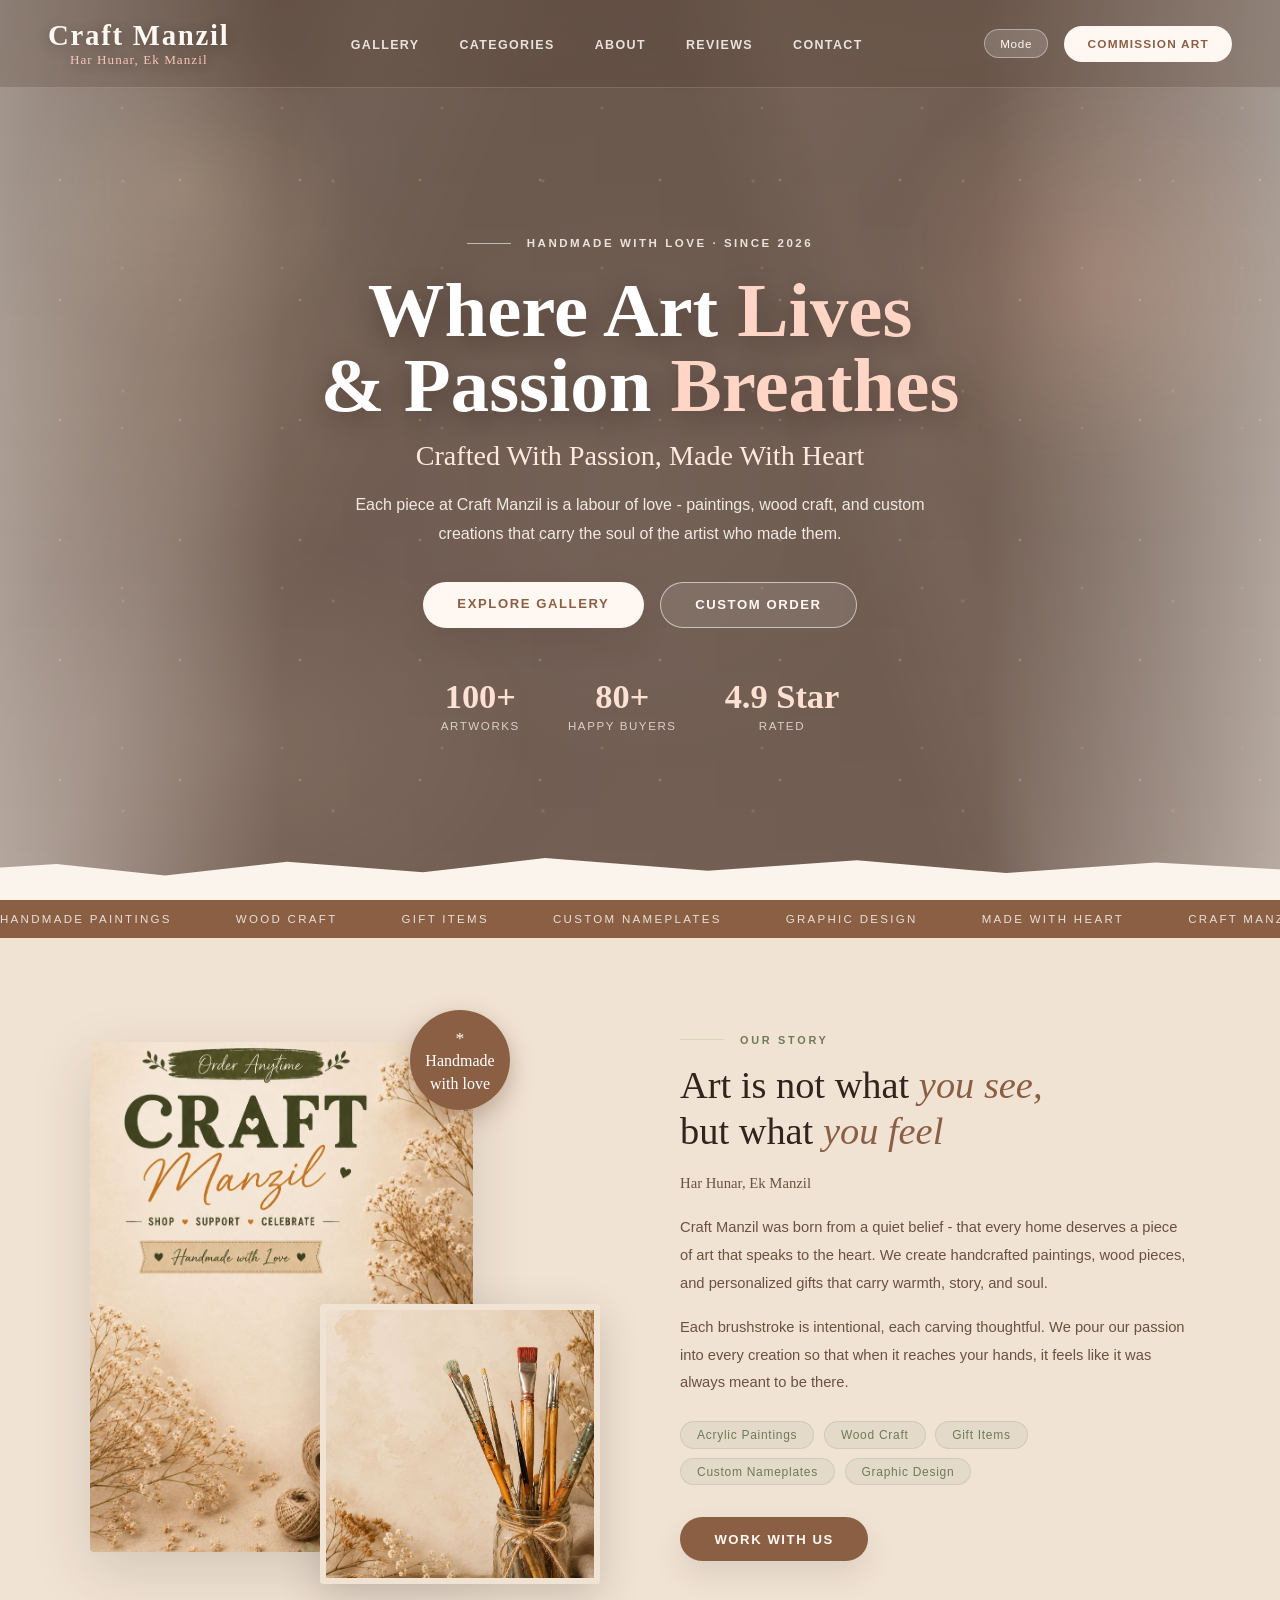
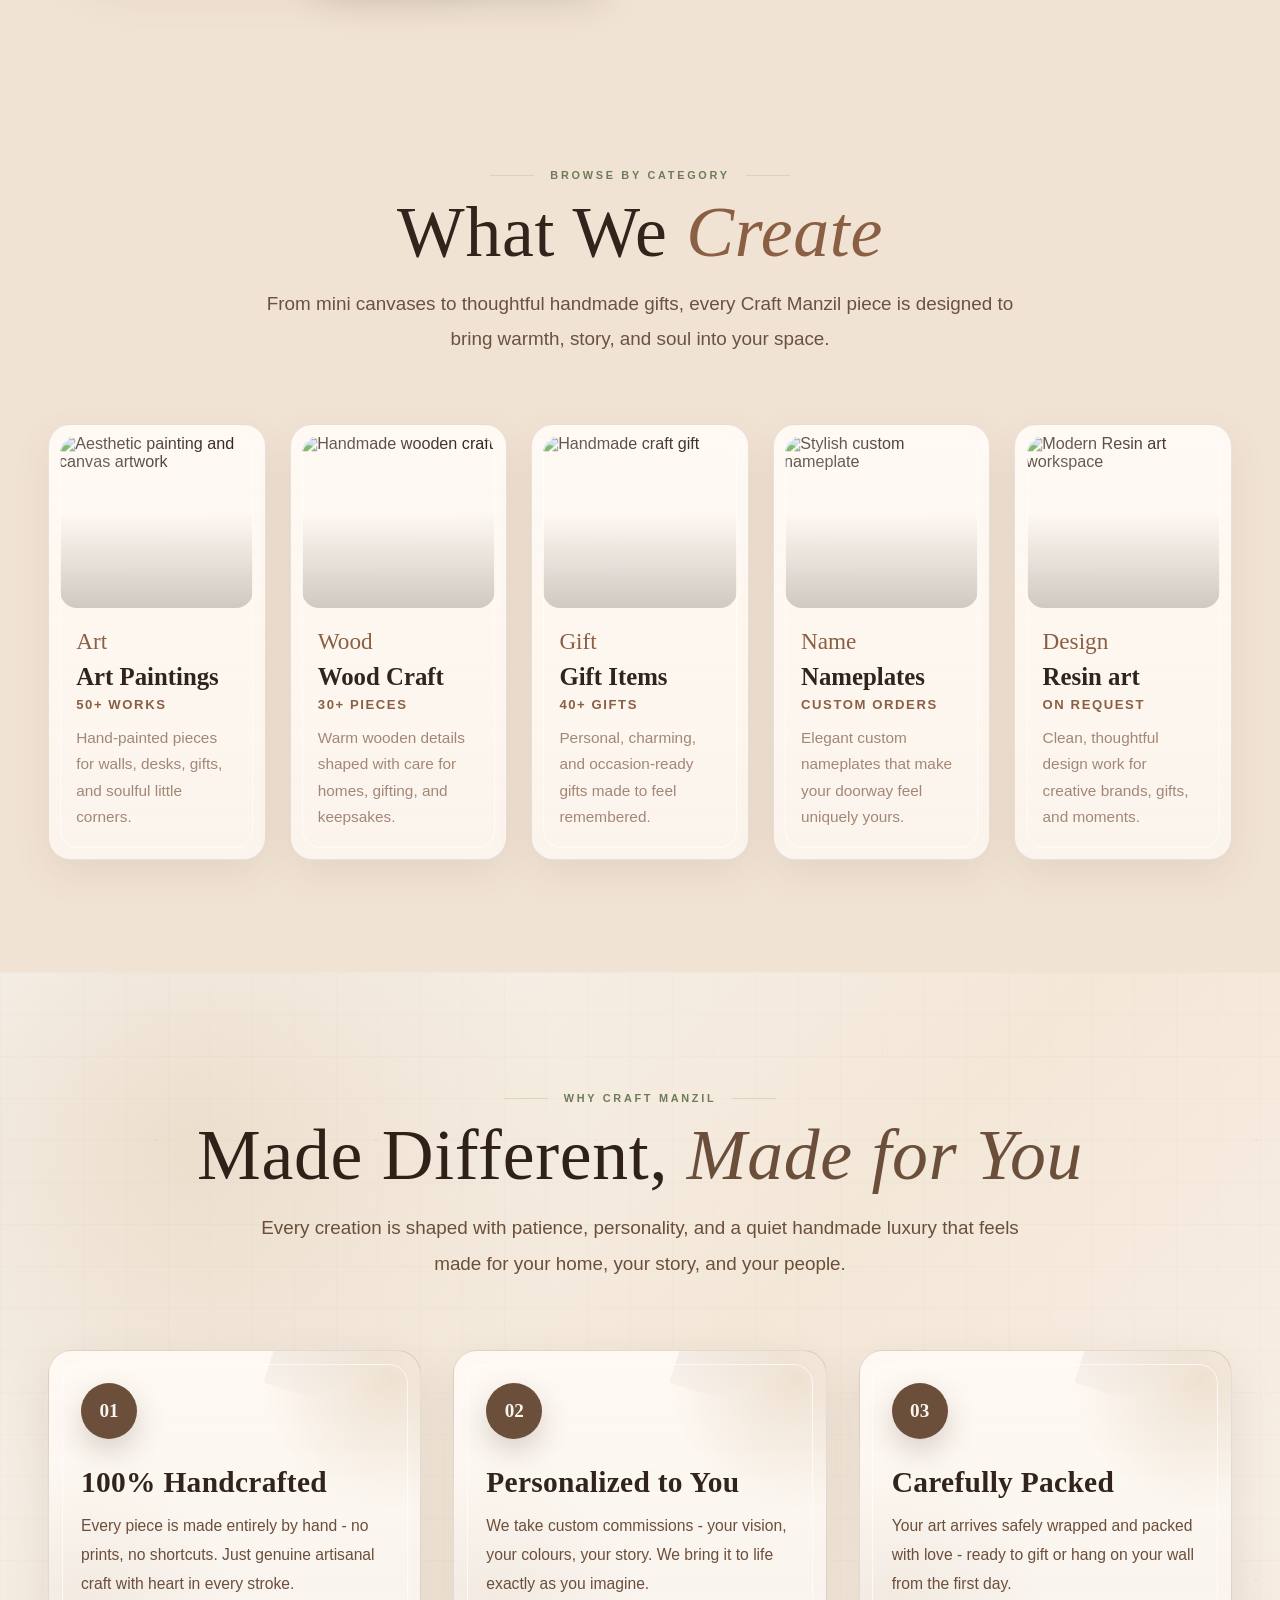
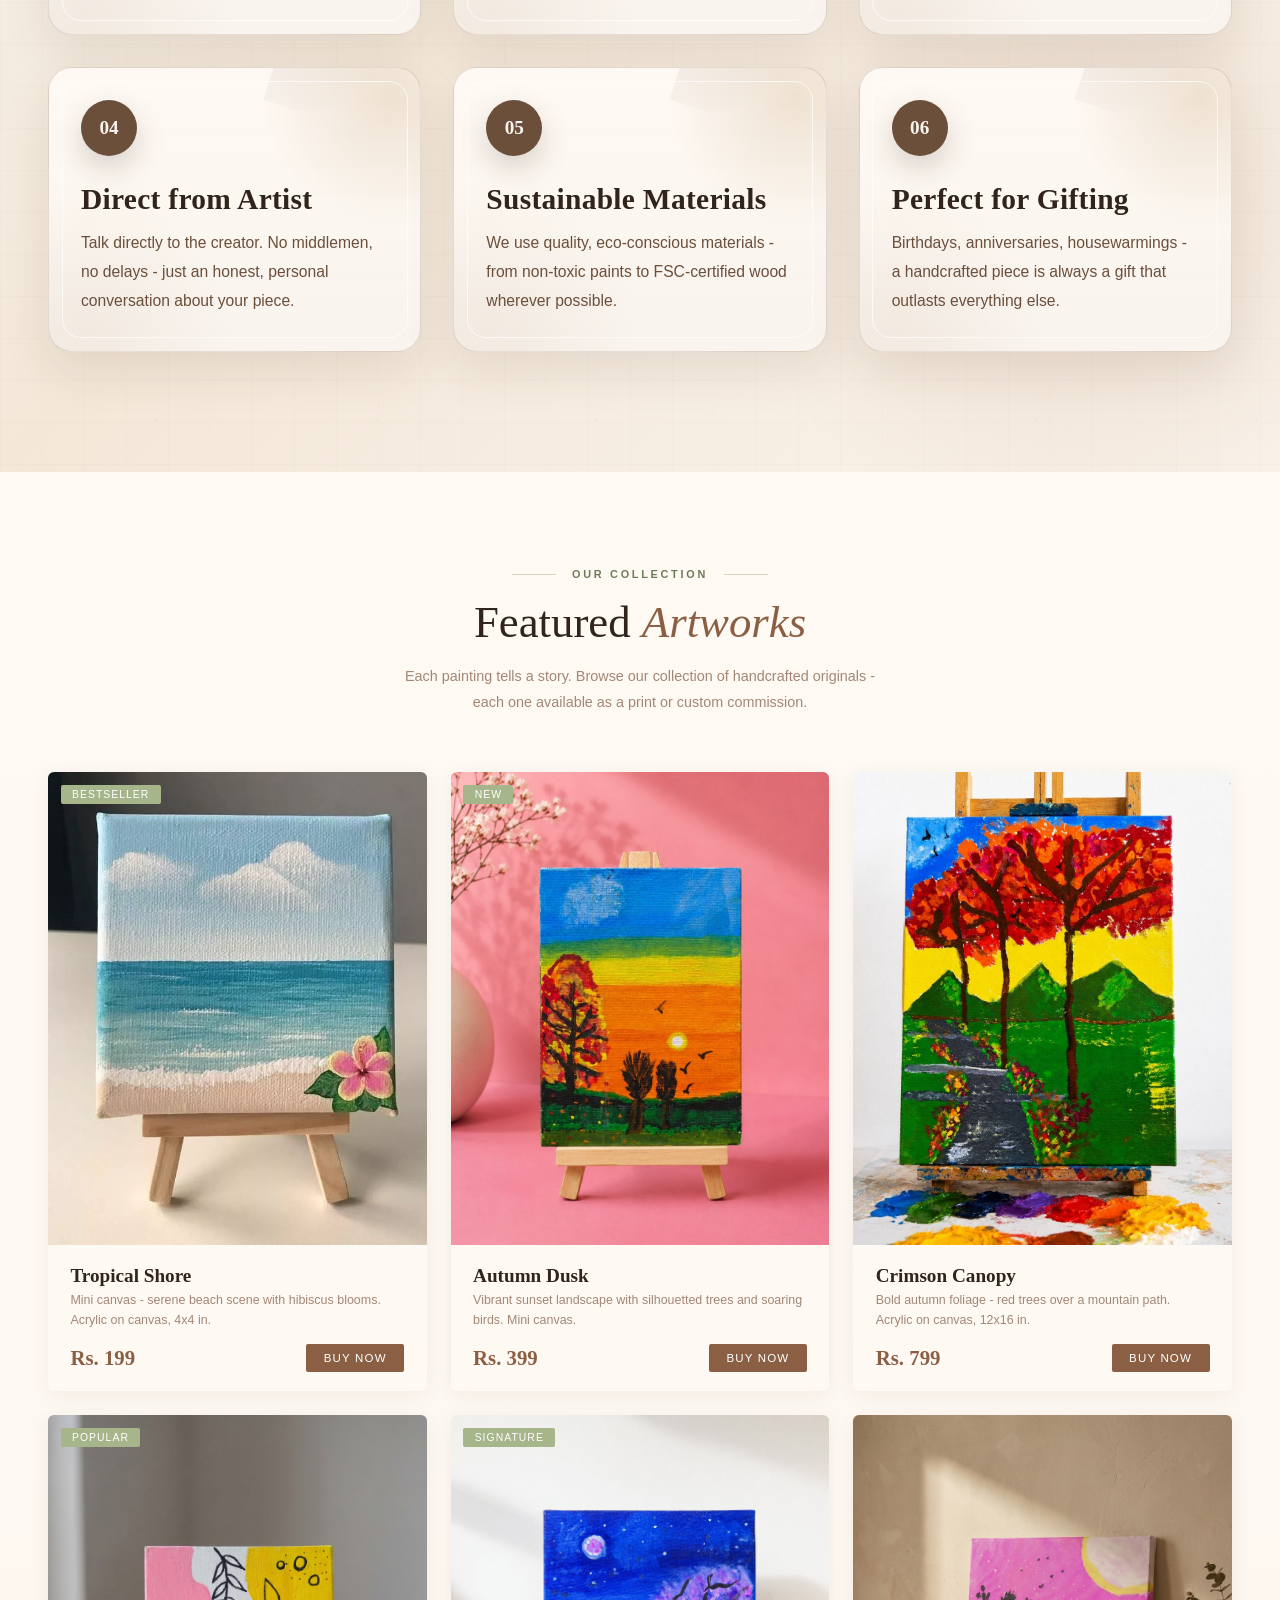
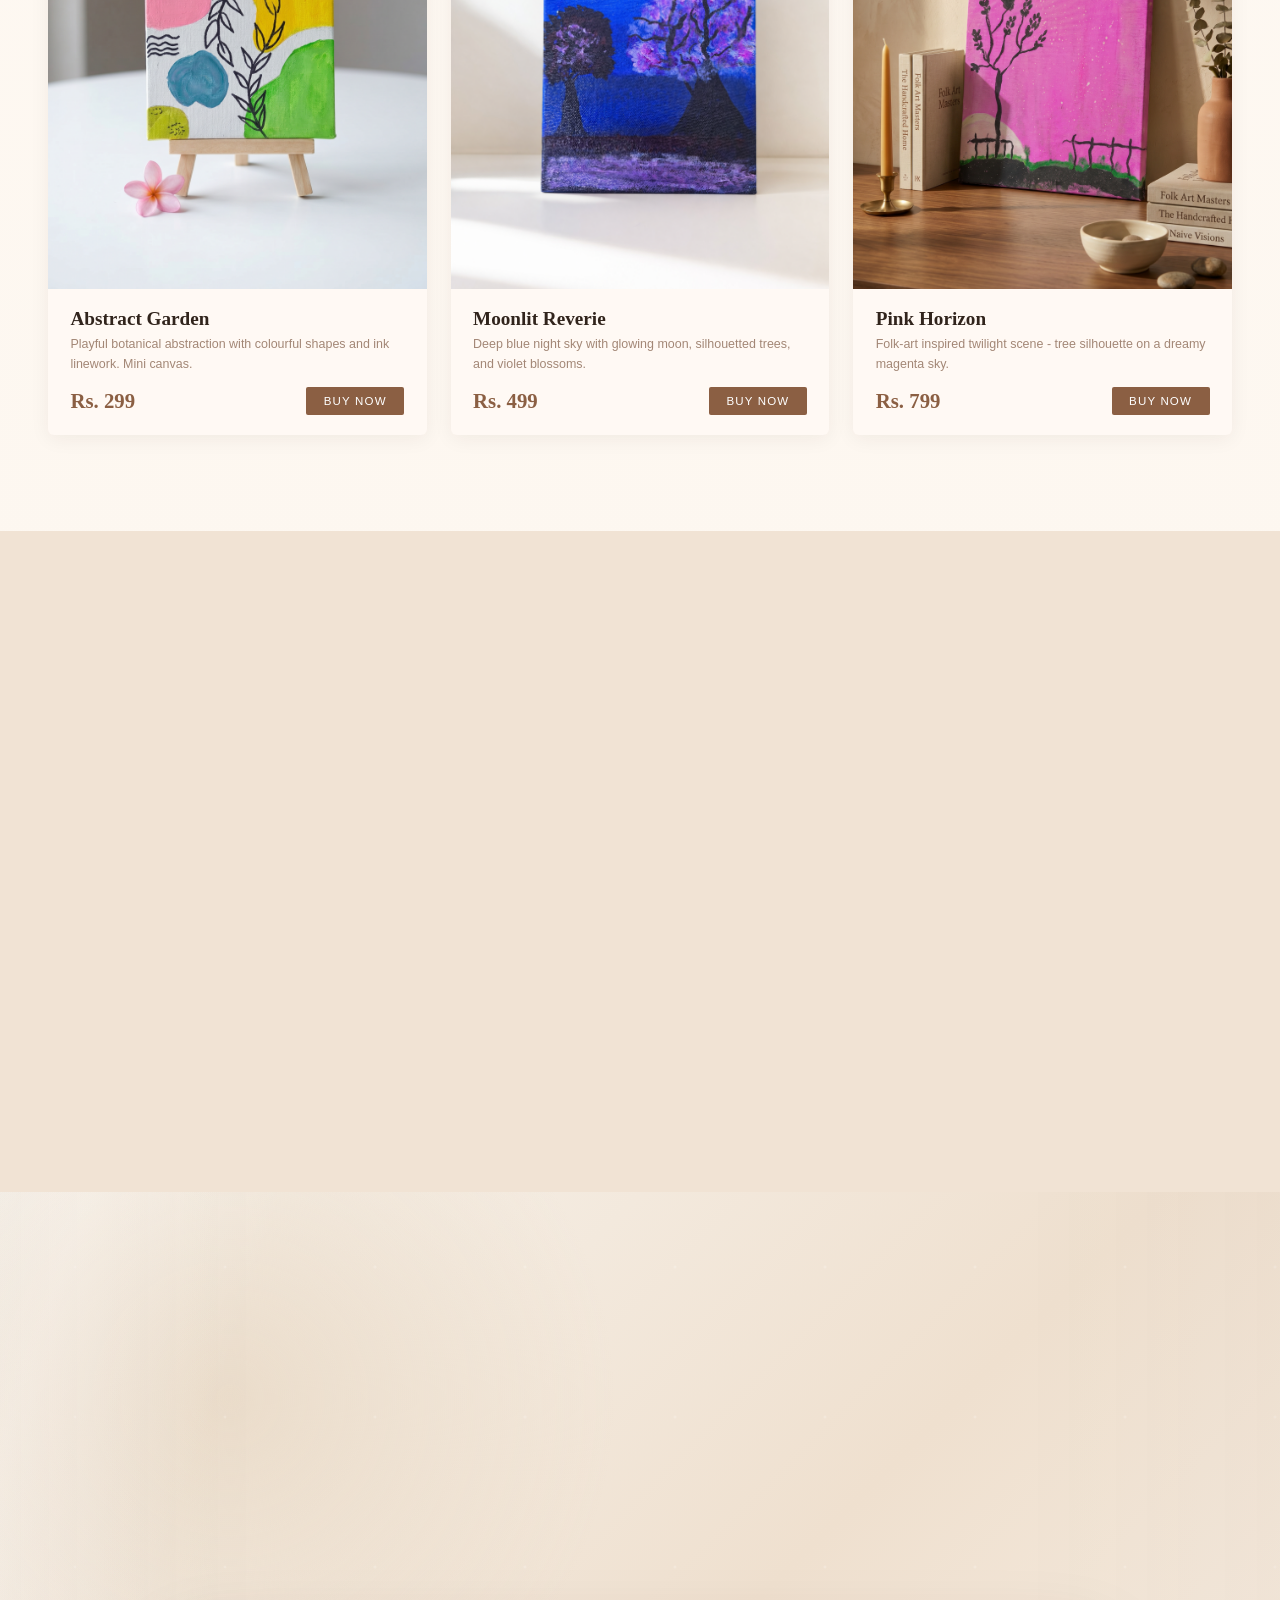
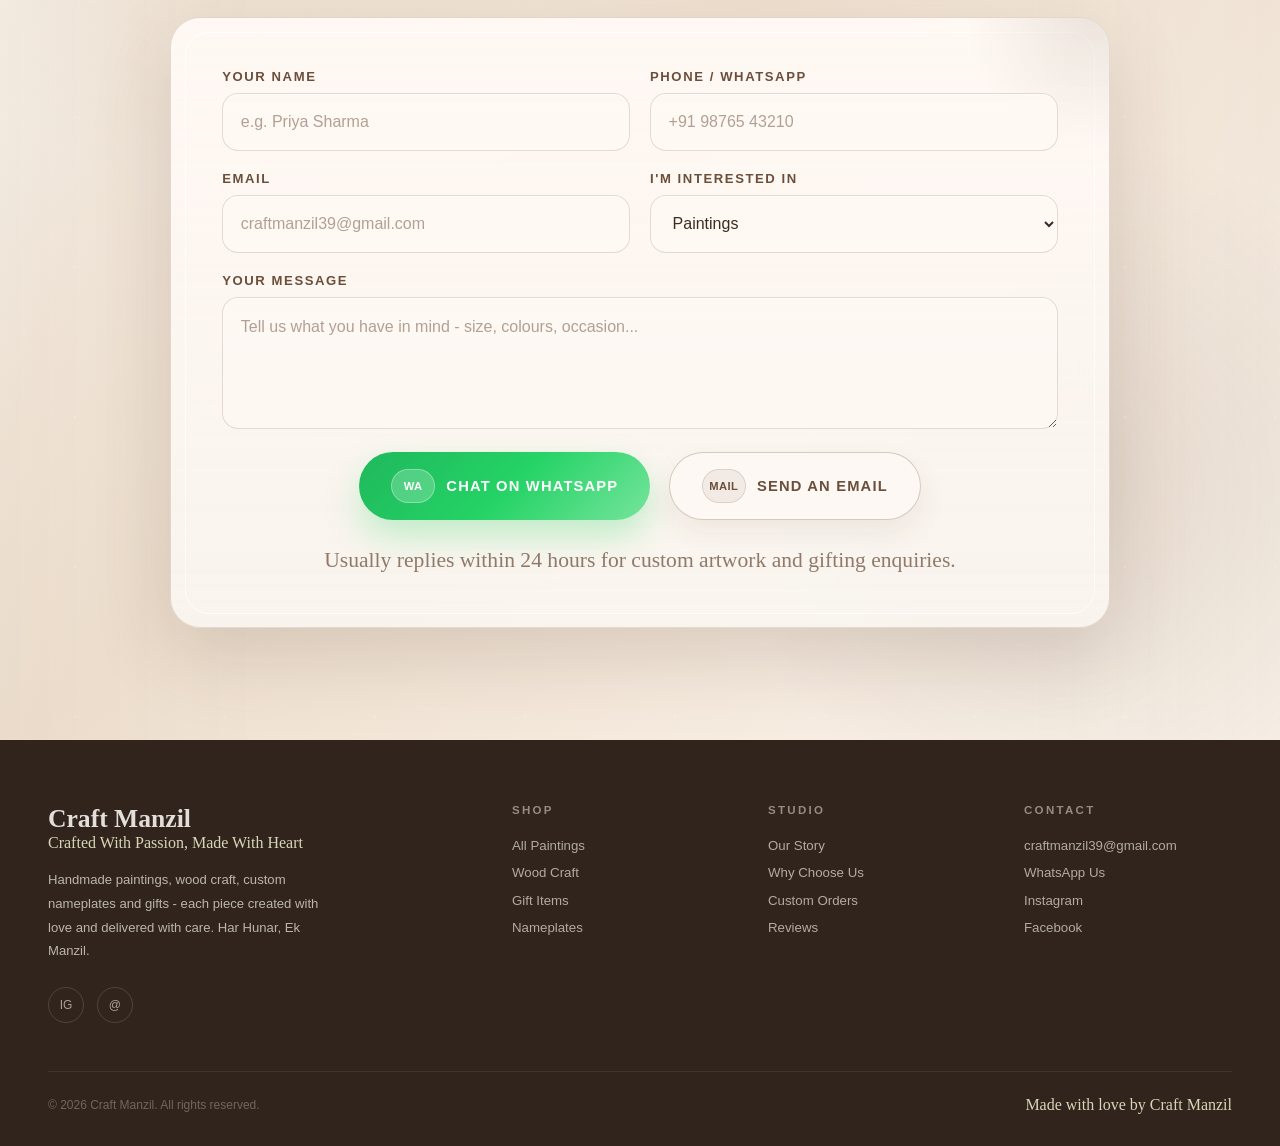
==== commit ed70a0c3: "Fix title tag in index.html" ====
--- a/index.html
+++ b/index.html
@@ -3,7 +3,7 @@
   <head>
     <meta charset="UTF-8" />
     <meta name="viewport" content="width=device-width, initial-scale=1.0" />
-    <title>Craft Manzil - Crafted With Passion, Made With Heart</title>
+    <title>Craft Manzil - Crafted With Passion, Made With Heart</title
     <meta
       name="description"
       content="Handmade paintings, wood craft, gift items, custom nameplates and graphic design. Har Hunar, Ek Manzil."
